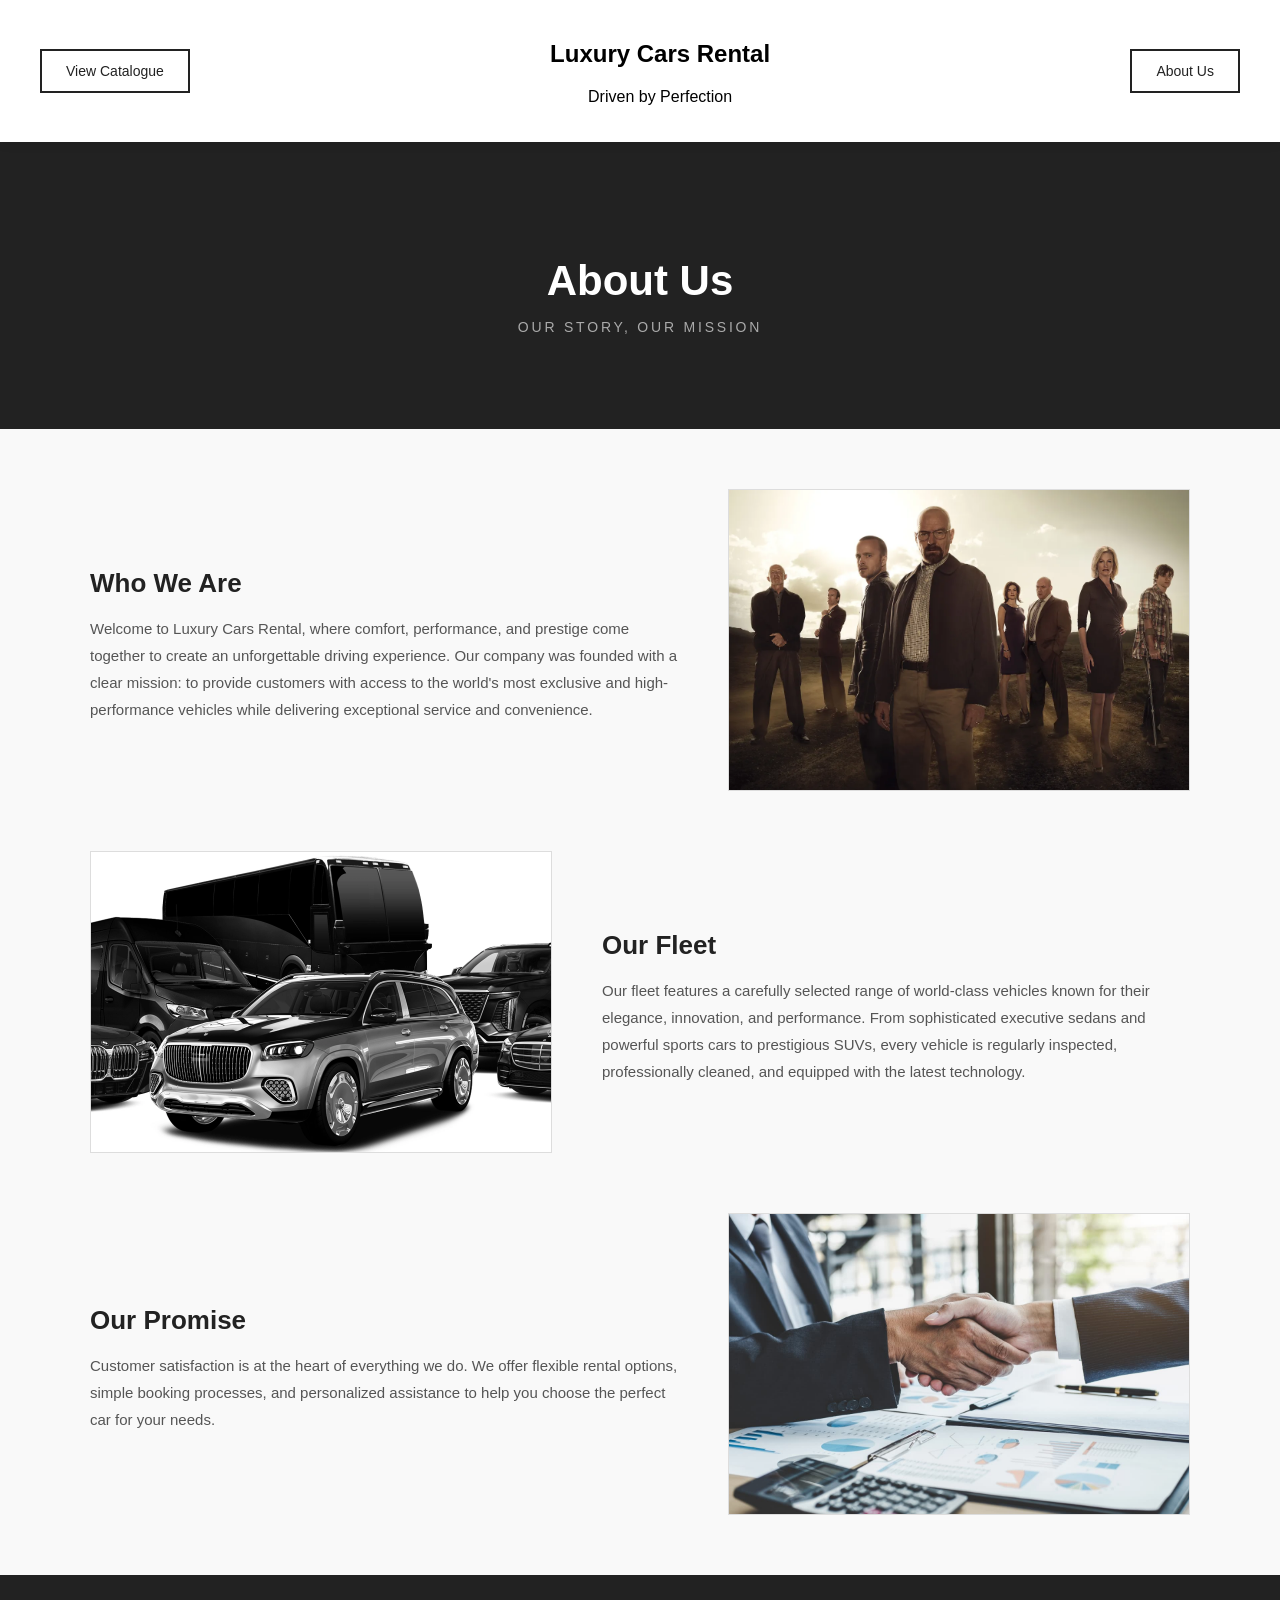
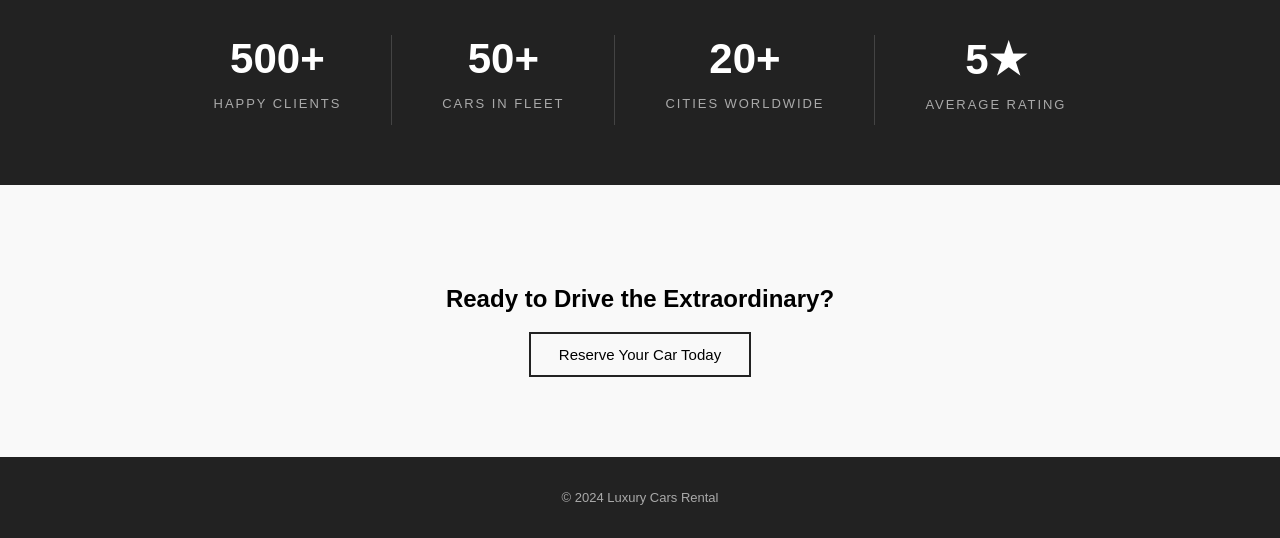
==== about.html @ 811796a9 "Initial commit" ====
<!DOCTYPE html>
<html lang="en">
<head>
    <meta charset="UTF-8">
    <meta name="viewport" content="width=device-width, initial-scale=1.0">
    <title>About Us — Luxury Cars Rental</title>
    <link rel="stylesheet" href="styles-landing.css">
    <link rel="stylesheet" href="styles-about.css">
    <link rel="stylesheet" href="styles-modal.css">
</head>
<body>
    <nav>
        <a href="catalogue.html">View Catalogue</a>
        <div>
            <h1>Luxury Cars Rental</h1>
            <p>Driven by Perfection</p>
        </div>
        <a href="about.html">About Us</a>
    </nav>
    <section class="about-hero">
        <h2>About Us</h2>
        <p>Our story, our mission</p>
    </section>
    <section class="about-content">
        <div class="about-block">
            <div class="about-text">
                <h3>Who We Are</h3>
                <p>Welcome to Luxury Cars Rental, where comfort, performance, and prestige come together to create an unforgettable driving experience. Our company was founded with a clear mission: to provide customers with access to the world's most exclusive and high-performance vehicles while delivering exceptional service and convenience.</p>
            </div>
            <img src="/content/crew.webp" alt="Who We Are">
        </div>
        <div class="about-block reverse">
            <div class="about-text">
                <h3>Our Fleet</h3>
                <p>Our fleet features a carefully selected range of world-class vehicles known for their elegance, innovation, and performance. From sophisticated executive sedans and powerful sports cars to prestigious SUVs, every vehicle is regularly inspected, professionally cleaned, and equipped with the latest technology.</p>
            </div>
            <img src="/content/fleet.webp" alt="Our Fleet">
        </div>
        <div class="about-block">
            <div class="about-text">
                <h3>Our Promise</h3>
                <p>Customer satisfaction is at the heart of everything we do. We offer flexible rental options, simple booking processes, and personalized assistance to help you choose the perfect car for your needs.</p>
            </div>
            <img src="/content/partners.jpeg" alt="Our Promise">
        </div>
    </section>
    <section class="about-stats">
        <div class="stat">
            <span>500+</span>
            <p>Happy Clients</p>
        </div>
        <div class="stat">
            <span>50+</span>
            <p>Cars in Fleet</p>
        </div>
        <div class="stat">
            <span>20+</span>
            <p>Cities Worldwide</p>
        </div>
        <div class="stat">
            <span>5★</span>
            <p>Average Rating</p>
        </div>
    </section>
    <section class="cta">
        <h2>Ready to Drive the Extraordinary?</h2>
        <button onclick="openModal()">Reserve Your Car Today</button>
    </section>
    <div class="modal-overlay" id="reserveModal">
        <div class="modal">
            <button class="modal-close" onclick="closeModal()">&#x2715;</button>
            <h3>Reserve Your Car</h3>
            <form id="reserveForm">
                <input type="text" placeholder="Your Name" required>
                <input type="tel" placeholder="Phone Number" required>
                <input type="email" placeholder="Email Address" required>
                <input type="date" required>
                <input type="date" required>
                <div class="modal-buttons">
                    <button type="button" class="btn-cancel" onclick="closeModal()">Cancel</button>
                    <button type="submit" class="btn-confirm">Confirm Reservation</button>
                </div>
            </form>
        </div>
    </div>
    <footer>
        <p>&copy; 2024 Luxury Cars Rental</p>
    </footer>
    <script src="modal.js"></script>
</body>
</html>
---- styles-landing.css ----
body {
    font-family: Arial, sans-serif;
    margin: 0;
    padding: 0;
    background-color: #f9f9f9;
}

nav {
    display: flex;
    justify-content: space-between;
    align-items: center;
    text-align: center;
    padding: 20px 40px;
    background-color: white;
    box-shadow: 0 2px 10px rgba(0,0,0,0.08);
    position: sticky;
    top: 0;
    z-index: 100;
}

nav a {
    padding: 12px 24px;
    background: transparent;
    border: 2px solid #222;
    cursor: pointer;
    font-size: 14px;
    text-decoration: none;
    color: #222;
    transition: background-color 0.3s, color 0.3s;
}

nav a:hover {
    background-color: #222;
    color: white;
}

.hero {
    background-color: #222;
    background-size: cover;
    background-position: center;
    color: white;
    text-align: center;
    padding: 100px 20px;
    position: relative;
}

.hero::before {
    content: '';
    position: absolute;
    inset: 0;
    background: rgba(0, 0, 0, 0.5);
}

.hero h2,
.hero p,
.hero button {
    position: relative;
    z-index: 1;
}

.hero button {
    color: white;
    border-color: white;
    transition: background-color 0.3s, color 0.3s;
}

.hero button:hover {
    background-color: white;
    color: #222 !important;
}

.services {
    display: flex;
    gap: 20px;
    padding: 60px 40px;
    justify-content: center;
    flex-wrap: wrap;
}

.card {
    border: 1px solid #ddd;
    padding: 0;
    width: 200px;
    overflow: hidden;
    transition: transform 0.3s, box-shadow 0.3s;
    background: white;
}

.card:hover {
    transform: translateY(-6px);
    box-shadow: 0 10px 30px rgba(0,0,0,0.12);
}

.card img {
    width: 200px;
    height: 140px;
    object-fit: cover;
    display: block;
    transition: transform 0.4s;
}

.card:hover img {
    transform: scale(1.05);
}

.card h3 {
    font-size: 15px;
    padding: 14px 14px 6px;
}

.card p {
    font-size: 12px;
    color: #666;
    padding: 0 14px 14px;
    line-height: 1.5;
}

.testimonial {
    background-color: #222;
    color: white;
    text-align: center;
    padding: 80px 20px;
}

.testimonial p:first-child {
    font-size: 20px;
    font-style: italic;
    max-width: 600px;
    margin: 0 auto 16px;
    line-height: 1.6;
}

.cta {
    text-align: center;
    padding: 80px 20px;
}

.cta button {
    transition: background-color 0.3s, color 0.3s;
}

.cta button:hover {
    background-color: #222;
    color: white;
}

button {
    padding: 12px 28px;
    background: transparent;
    border: 2px solid #222;
    cursor: pointer;
    font-size: 15px;
}

footer {
    text-align: center;
    padding: 20px;
    background-color: #222;
    color: #aaa;
    font-size: 13px;
}

@media (max-width: 600px) {
    nav {
        flex-direction: column;
        gap: 16px;
        padding: 20px;
    }

    nav a {
        width: 100%;
        text-align: center;
        display: block;
    }

    .hero {
        padding: 60px 20px;
    }

    .hero h2 {
        font-size: 22px;
    }

    .services {
        flex-direction: column;
        align-items: center;
        padding: 40px 20px;
    }

    .card {
        width: 100%;
        max-width: 340px;
    }

    .card img {
        width: 100%;
        height: 180px;
    }

    .testimonial {
        padding: 50px 20px;
    }

    .testimonial p:first-child {
        font-size: 16px;
    }

    .cta {
        padding: 50px 20px;
    }

    .cta h2 {
        font-size: 20px;
    }
}
---- styles-about.css ----
.about-hero {
    background-color: #222;
    color: white;
    text-align: center;
    padding: 80px 20px;
}

.about-hero h2 {
    font-size: 42px;
    margin-bottom: 10px;
}

.about-hero p {
    font-size: 14px;
    color: #aaa;
    letter-spacing: 0.2em;
    text-transform: uppercase;
}

.about-content {
    padding: 60px 40px;
    max-width: 1100px;
    margin: 0 auto;
    display: flex;
    flex-direction: column;
    gap: 60px;
}

.about-block {
    display: flex;
    align-items: center;
    gap: 50px;
}

.about-block.reverse {
    flex-direction: row-reverse;
}

.about-block img {
    width: 460px;
    height: 300px;
    object-fit: cover;
    flex-shrink: 0;
    border: 1px solid #ddd;
    transition: transform 0.4s, box-shadow 0.4s;
}

.about-block img:hover {
    transform: scale(1.02);
    box-shadow: 0 10px 30px rgba(0,0,0,0.1);
}

.about-text h3 {
    font-size: 26px;
    margin-bottom: 16px;
    color: #222;
}

.about-text p {
    font-size: 15px;
    color: #555;
    line-height: 1.8;
}

.about-stats {
    background-color: #222;
    color: white;
    display: flex;
    justify-content: center;
    gap: 0;
    padding: 60px 40px;
}

.stat {
    text-align: center;
    padding: 0 50px;
    border-right: 1px solid #444;
}

.stat:last-child {
    border-right: none;
}

.stat span {
    display: block;
    font-size: 42px;
    font-weight: bold;
    margin-bottom: 8px;
}

.stat p {
    font-size: 13px;
    color: #aaa;
    letter-spacing: 0.15em;
    text-transform: uppercase;
}

@media (max-width: 600px) {
    .about-content {
        padding: 40px 20px;
        gap: 40px;
    }

    .about-block,
    .about-block.reverse {
        flex-direction: column;
    }

    .about-block img {
        width: 100%;
        height: 220px;
    }

    .about-text h3 {
        font-size: 22px;
    }

    .about-stats {
        flex-wrap: wrap;
        gap: 30px;
        padding: 40px 20px;
    }

    .stat {
        border-right: none;
        padding: 0 20px;
        width: 45%;
    }

    .stat span {
        font-size: 32px;
    }

    .about-hero h2 {
        font-size: 28px;
    }
}
---- styles-modal.css ----
.modal-overlay {
    display: none;
    position: fixed;
    inset: 0;
    background: rgba(0, 0, 0, 0.6);
    z-index: 999;
    justify-content: center;
    align-items: center;
}
.modal-overlay.active {
    display: flex;
}
.modal {
    background: white;
    padding: 40px;
    width: 100%;
    max-width: 460px;
    position: relative;
    animation: modalIn 0.3s ease;
}
@keyframes modalIn {
    from { opacity: 0; transform: translateY(-20px); }
    to { opacity: 1; transform: translateY(0); }
}
.modal h3 {
    font-size: 22px;
    margin-bottom: 24px;
    color: #222;
}
.modal input {
    width: 100%;
    padding: 12px 14px;
    border: 1px solid #ddd;
    font-size: 14px;
    font-family: Arial, sans-serif;
    margin-bottom: 16px;
    outline: none;
    transition: border-color 0.3s;
    box-sizing: border-box;
}
.modal input:focus {
    border-color: #222;
}
.modal-buttons {
    display: flex;
    gap: 12px;
    margin-top: 8px;
}
.modal-buttons button {
    flex: 1;
    padding: 13px;
    font-size: 14px;
    cursor: pointer;
    border: 2px solid #222;
    background: transparent;
    transition: background-color 0.3s, color 0.3s;
}
.modal-buttons .btn-confirm {
    background-color: #222;
    color: white;
}
.modal-buttons .btn-confirm:hover {
    background-color: #444;
}
.modal-buttons .btn-cancel:hover {
    background-color: #222;
    color: white;
}
.modal-close {
    position: absolute;
    top: 14px;
    right: 18px;
    font-size: 22px;
    cursor: pointer;
    color: #aaa;
    background: none;
    border: none;
    padding: 0;
    line-height: 1;
    transition: color 0.2s;
}
.modal-close:hover {
    color: #222;
}
@media (max-width: 600px) {
    .modal {
        margin: 0 20px;
        padding: 30px 20px;
    }
}
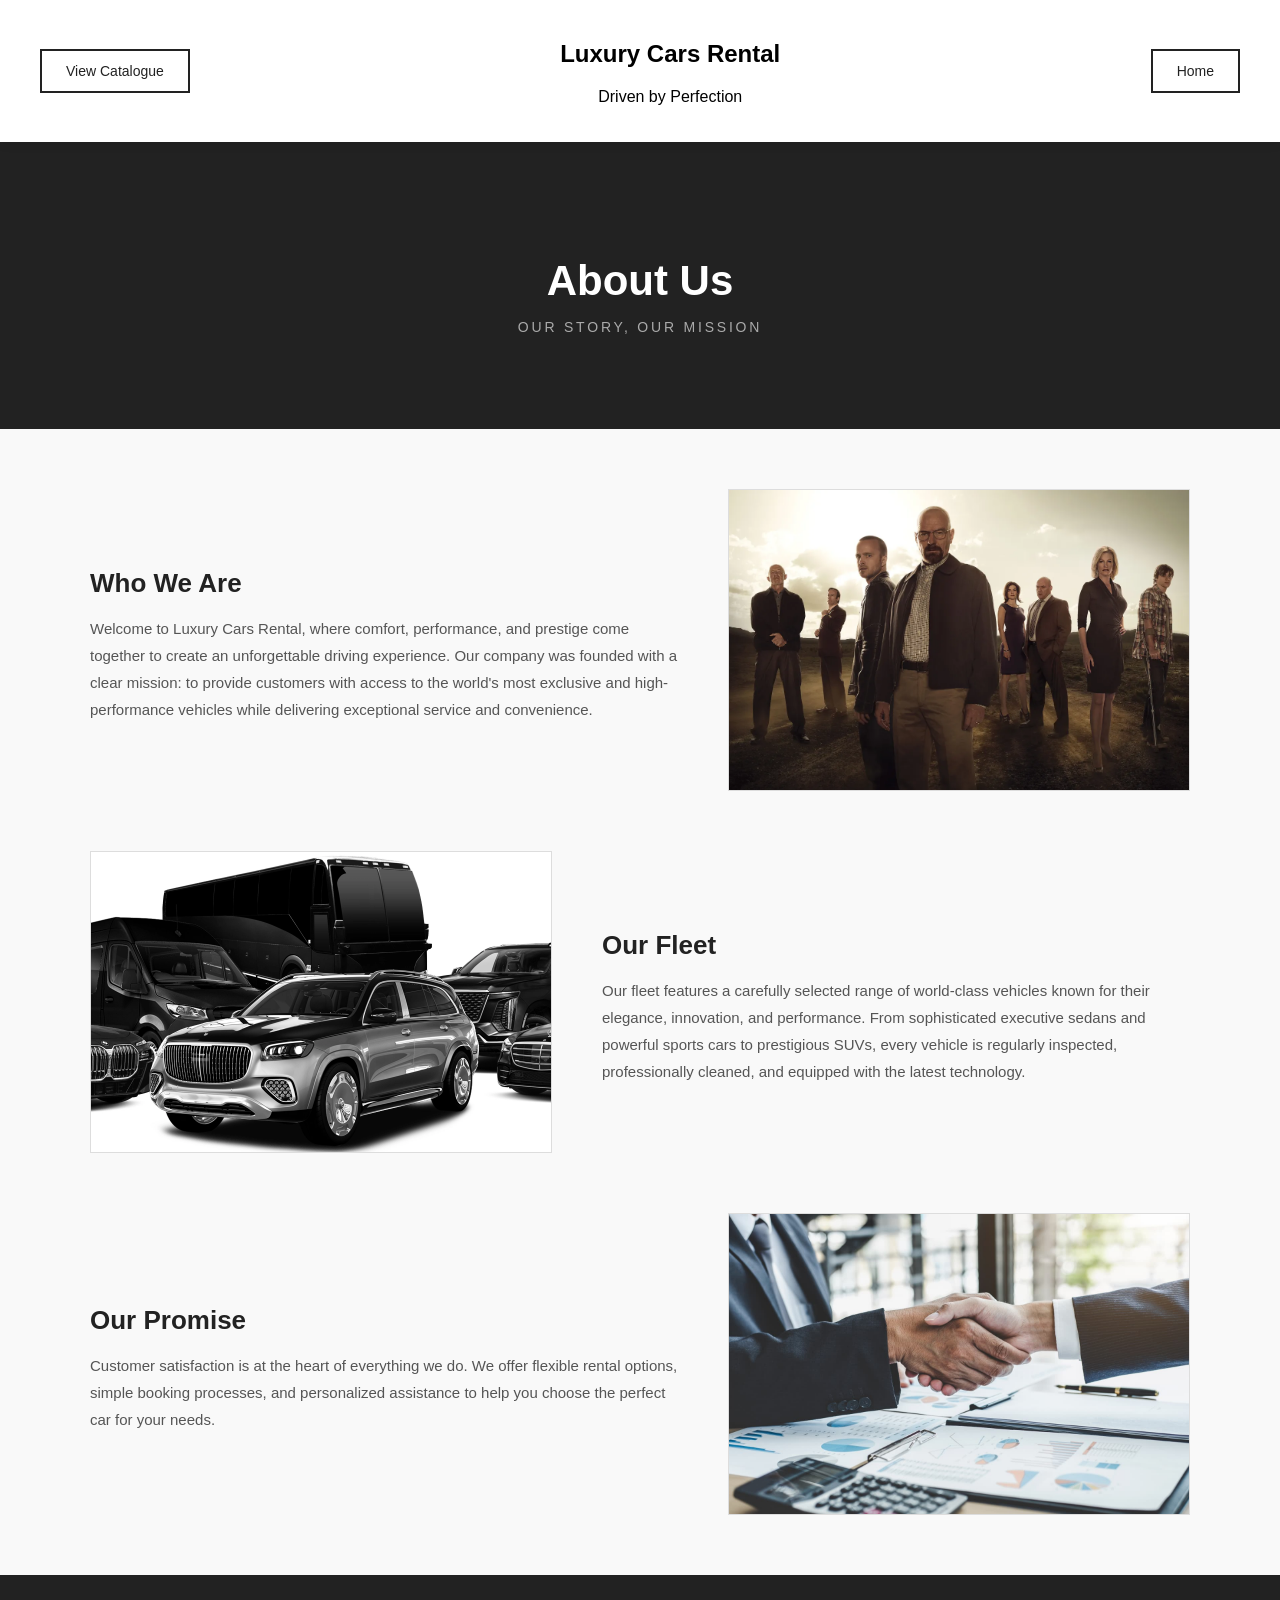
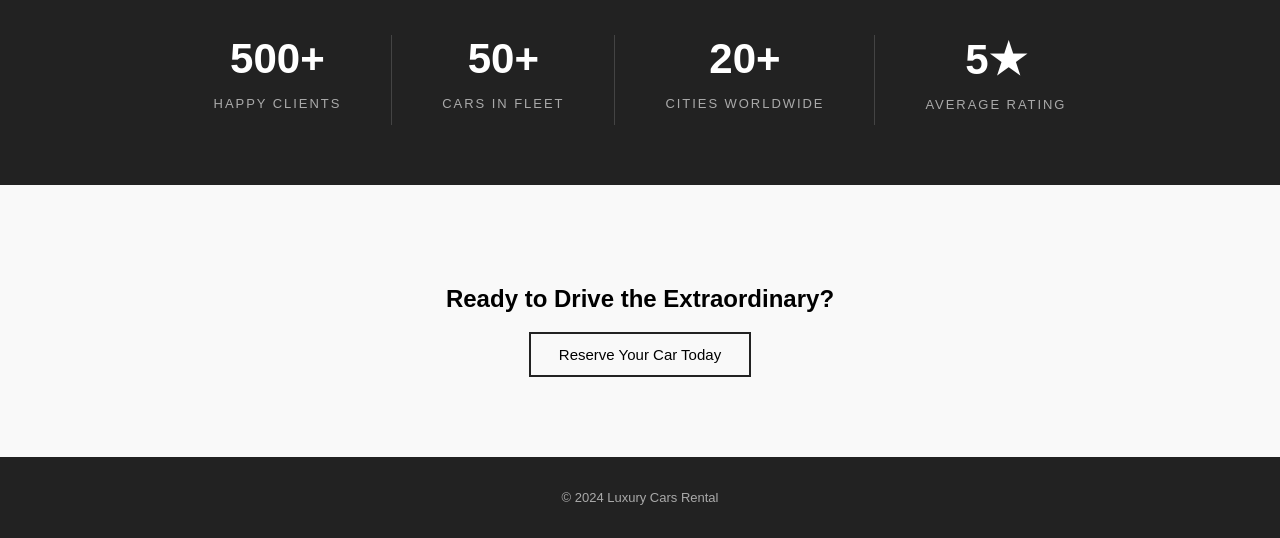
==== commit d725d840: "Second commit" ====
--- a/about.html
+++ b/about.html
@@ -15,7 +15,7 @@
             <h1>Luxury Cars Rental</h1>
             <p>Driven by Perfection</p>
         </div>
-        <a href="about.html">About Us</a>
+        <a href="index.html">Home</a>
     </nav>
     <section class="about-hero">
         <h2>About Us</h2>
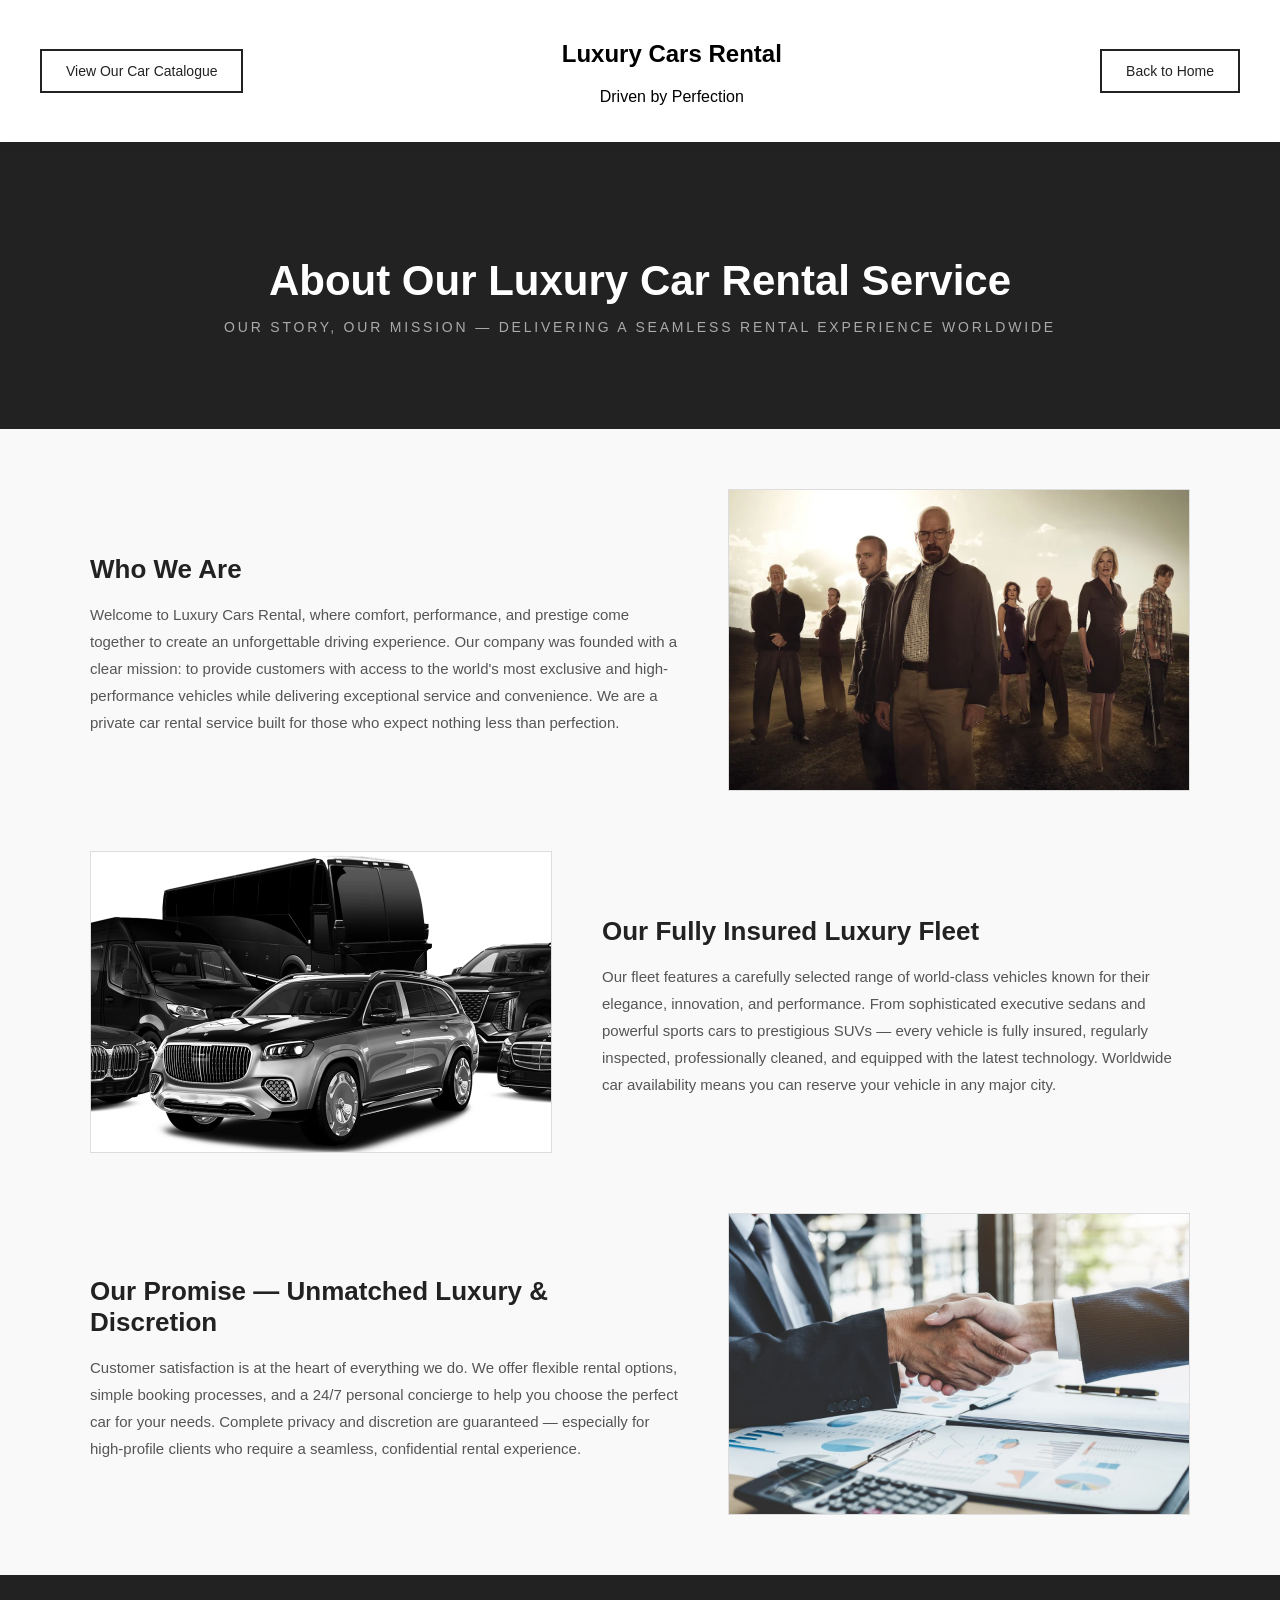
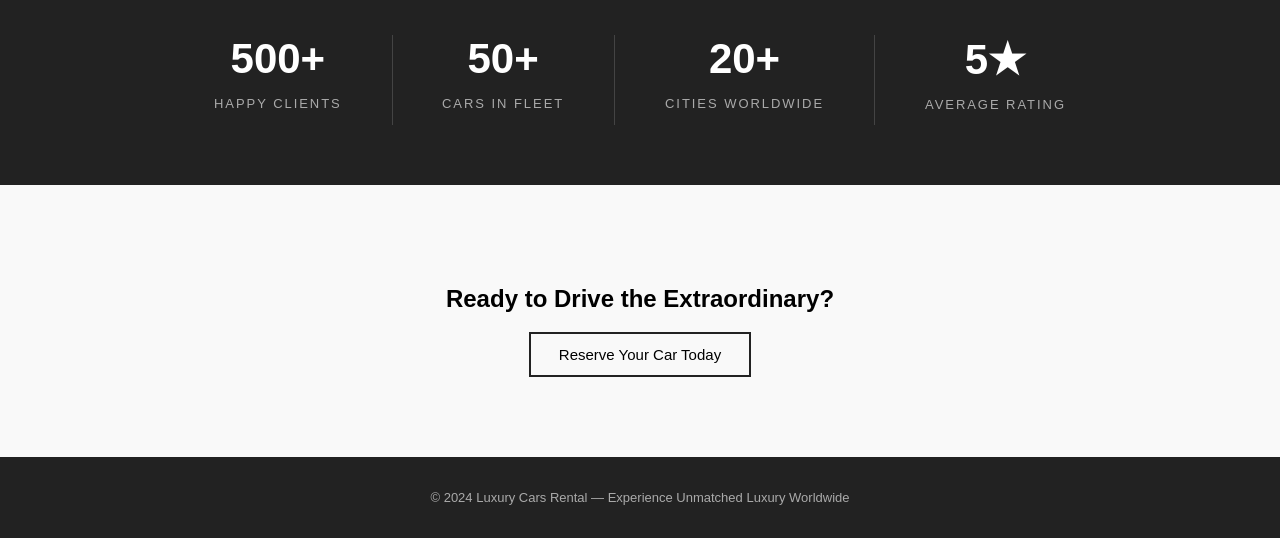
==== commit 4be1cdba: "Fifth commit (SEO update + styles folder)" ====
--- a/about.html
+++ b/about.html
@@ -3,79 +3,97 @@
 <head>
     <meta charset="UTF-8">
     <meta name="viewport" content="width=device-width, initial-scale=1.0">
-    <title>About Us — Luxury Cars Rental</title>
-    <link rel="stylesheet" href="styles-landing.css">
-    <link rel="stylesheet" href="styles-about.css">
-    <link rel="stylesheet" href="styles-modal.css">
+    <title>About Us | Seamless Luxury Car Rental & Private Car Rental Service</title>
+    <meta name="description" content="Experience the ultimate in luxury travel with our worldwide car rental service. Rent a fully insured luxury car for your next trip with complete discretion and a 24/7 personal concierge.">
+    <meta name="keywords" content="seamless luxury car rental, private car rental service, fully insured luxury fleet, experience unmatched luxury, 24/7 personal concierge, worldwide luxury car rentals, reserve your vehicle now, luxury cars for any occasion, seamless rental experience">
+    <link rel="stylesheet" href="./styles/styles-landing.css">
+    <link rel="stylesheet" href="./styles/styles-about.css">
+    <link rel="stylesheet" href="./styles/styles-modal.css">
 </head>
 <body>
-    <nav>
-        <a href="catalogue.html">View Catalogue</a>
-        <div>
-            <h1>Luxury Cars Rental</h1>
-            <p>Driven by Perfection</p>
-        </div>
-        <a href="index.html">Home</a>
-    </nav>
-    <section class="about-hero">
-        <h2>About Us</h2>
-        <p>Our story, our mission</p>
-    </section>
-    <section class="about-content">
-        <div class="about-block">
-            <div class="about-text">
-                <h3>Who We Are</h3>
-                <p>Welcome to Luxury Cars Rental, where comfort, performance, and prestige come together to create an unforgettable driving experience. Our company was founded with a clear mission: to provide customers with access to the world's most exclusive and high-performance vehicles while delivering exceptional service and convenience.</p>
+
+    <header>
+        <nav>
+            <a href="catalogue.html">View Our Car Catalogue</a>
+            <div>
+                <h1>Luxury Cars Rental</h1>
+                <p>Driven by Perfection</p>
             </div>
-            <img src="/content/crew.webp" alt="Who We Are">
-        </div>
-        <div class="about-block reverse">
-            <div class="about-text">
-                <h3>Our Fleet</h3>
-                <p>Our fleet features a carefully selected range of world-class vehicles known for their elegance, innovation, and performance. From sophisticated executive sedans and powerful sports cars to prestigious SUVs, every vehicle is regularly inspected, professionally cleaned, and equipped with the latest technology.</p>
+            <a href="index.html">Back to Home</a>
+        </nav>
+    </header>
+
+    <main>
+
+        <section class="about-hero">
+            <h2>About Our Luxury Car Rental Service</h2>
+            <p>Our story, our mission — delivering a seamless rental experience worldwide</p>
+        </section>
+
+        <section class="about-content" aria-label="About Luxury Cars Rental">
+
+            <article class="about-block">
+                <div class="about-text">
+                    <h3>Who We Are</h3>
+                    <p>Welcome to Luxury Cars Rental, where comfort, performance, and prestige come together to create an unforgettable driving experience. Our company was founded with a clear mission: to provide customers with access to the world's most exclusive and high-performance vehicles while delivering exceptional service and convenience. We are a private car rental service built for those who expect nothing less than perfection.</p>
+                </div>
+                <img src="./content/crew.webp" alt="Luxury Cars Rental team — professionals dedicated to seamless service">
+            </article>
+
+            <article class="about-block reverse">
+                <div class="about-text">
+                    <h3>Our Fully Insured Luxury Fleet</h3>
+                    <p>Our fleet features a carefully selected range of world-class vehicles known for their elegance, innovation, and performance. From sophisticated executive sedans and powerful sports cars to prestigious SUVs — every vehicle is fully insured, regularly inspected, professionally cleaned, and equipped with the latest technology. Worldwide car availability means you can reserve your vehicle in any major city.</p>
+                </div>
+                <img src="./content/fleet.webp" alt="Our fully insured luxury fleet of premium rental cars including Rolls-Royce, Bentley and Ferrari">
+            </article>
+
+            <article class="about-block">
+                <div class="about-text">
+                    <h3>Our Promise — Unmatched Luxury &amp; Discretion</h3>
+                    <p>Customer satisfaction is at the heart of everything we do. We offer flexible rental options, simple booking processes, and a 24/7 personal concierge to help you choose the perfect car for your needs. Complete privacy and discretion are guaranteed — especially for high-profile clients who require a seamless, confidential rental experience.</p>
+                </div>
+                <img src="./content/partners.jpeg" alt="Our partners and commitment to unmatched luxury and complete client discretion">
+            </article>
+
+        </section>
+
+        <section class="about-stats" aria-label="Luxury Cars Rental by the numbers">
+            <div class="stat">
+                <span>500+</span>
+                <p>Happy Clients</p>
             </div>
-            <img src="/content/fleet.webp" alt="Our Fleet">
-        </div>
-        <div class="about-block">
-            <div class="about-text">
-                <h3>Our Promise</h3>
-                <p>Customer satisfaction is at the heart of everything we do. We offer flexible rental options, simple booking processes, and personalized assistance to help you choose the perfect car for your needs.</p>
+            <div class="stat">
+                <span>50+</span>
+                <p>Cars in Fleet</p>
             </div>
-            <img src="/content/partners.jpeg" alt="Our Promise">
-        </div>
-    </section>
-    <section class="about-stats">
-        <div class="stat">
-            <span>500+</span>
-            <p>Happy Clients</p>
-        </div>
-        <div class="stat">
-            <span>50+</span>
-            <p>Cars in Fleet</p>
-        </div>
-        <div class="stat">
-            <span>20+</span>
-            <p>Cities Worldwide</p>
-        </div>
-        <div class="stat">
-            <span>5★</span>
-            <p>Average Rating</p>
-        </div>
-    </section>
-    <section class="cta">
-        <h2>Ready to Drive the Extraordinary?</h2>
-        <button onclick="openModal()">Reserve Your Car Today</button>
-    </section>
-    <div class="modal-overlay" id="reserveModal">
+            <div class="stat">
+                <span>20+</span>
+                <p>Cities Worldwide</p>
+            </div>
+            <div class="stat">
+                <span>5★</span>
+                <p>Average Rating</p>
+            </div>
+        </section>
+
+        <section class="cta" aria-label="Reserve your luxury car">
+            <h2>Ready to Drive the Extraordinary?</h2>
+            <button onclick="openModal()">Reserve Your Car Today</button>
+        </section>
+
+    </main>
+
+    <div class="modal-overlay" id="reserveModal" role="dialog" aria-modal="true" aria-label="Reserve your luxury car">
         <div class="modal">
-            <button class="modal-close" onclick="closeModal()">&#x2715;</button>
+            <button class="modal-close" onclick="closeModal()" aria-label="Close reservation form">&#x2715;</button>
             <h3>Reserve Your Car</h3>
             <form id="reserveForm">
-                <input type="text" placeholder="Your Name" required>
-                <input type="tel" placeholder="Phone Number" required>
-                <input type="email" placeholder="Email Address" required>
-                <input type="date" required>
-                <input type="date" required>
+                <input type="text" placeholder="Your Name" aria-label="Your full name" required>
+                <input type="tel" placeholder="Phone Number" aria-label="Your phone number" required>
+                <input type="email" placeholder="Email Address" aria-label="Your email address" required>
+                <input type="date" aria-label="Rental start date" required>
+                <input type="date" aria-label="Rental end date" required>
                 <div class="modal-buttons">
                     <button type="button" class="btn-cancel" onclick="closeModal()">Cancel</button>
                     <button type="submit" class="btn-confirm">Confirm Reservation</button>
@@ -83,9 +101,11 @@
             </form>
         </div>
     </div>
+
     <footer>
-        <p>&copy; 2024 Luxury Cars Rental</p>
+        <p>&copy; 2024 Luxury Cars Rental — Experience Unmatched Luxury Worldwide</p>
     </footer>
+
     <script src="modal.js"></script>
 </body>
 </html>
--- a/styles/styles-landing.css
+++ b/styles/styles-landing.css
@@ -0,0 +1,299 @@
+body {
+    font-family: Arial, sans-serif;
+    margin: 0;
+    padding: 0;
+    background-color: #f9f9f9;
+}
+
+nav {
+    display: flex;
+    justify-content: space-between;
+    align-items: center;
+    text-align: center;
+    padding: 20px 40px;
+    background-color: white;
+    box-shadow: 0 2px 10px rgba(0,0,0,0.08);
+    position: sticky;
+    top: 0;
+    z-index: 100;
+    animation: navSlideDown 0.6s ease forwards;
+}
+
+@keyframes navSlideDown {
+    from {
+        opacity: 0;
+        transform: translateY(-20px);
+    }
+    to {
+        opacity: 1;
+        transform: translateY(0);
+    }
+}
+
+nav a {
+    padding: 12px 24px;
+    background: transparent;
+    border: 2px solid #222;
+    cursor: pointer;
+    font-size: 14px;
+    text-decoration: none;
+    color: #222;
+    transition: background-color 0.3s, color 0.3s;
+}
+
+nav a:hover {
+    background-color: #222;
+    color: white;
+}
+
+.hero {
+    background-color: #222;
+    background-size: cover;
+    background-position: center;
+    color: white;
+    text-align: center;
+    padding: 100px 20px;
+    position: relative;
+    overflow: hidden;
+}
+
+.hero::before {
+    content: '';
+    position: absolute;
+    inset: 0;
+    background: rgba(0, 0, 0, 0.5);
+}
+
+.hero h2,
+.hero p,
+.hero button {
+    position: relative;
+    z-index: 1;
+}
+
+.hero h2 {
+    animation: heroFadeUp 0.9s ease 0.2s both;
+}
+
+.hero p {
+    animation: heroFadeUp 0.9s ease 0.45s both;
+}
+
+.hero button {
+    color: white;
+    border-color: white;
+    transition: background-color 0.3s, color 0.3s, transform 0.2s;
+    animation: heroFadeUp 0.9s ease 0.65s both;
+}
+
+.hero button:hover {
+    background-color: white;
+    color: #222 !important;
+    transform: scale(1.04);
+}
+
+@keyframes heroFadeUp {
+    from {
+        opacity: 0;
+        transform: translateY(30px);
+    }
+    to {
+        opacity: 1;
+        transform: translateY(0);
+    }
+}
+
+.services {
+    display: flex;
+    gap: 20px;
+    padding: 60px 40px;
+    justify-content: center;
+    flex-wrap: wrap;
+}
+
+.card {
+    border: 1px solid #ddd;
+    padding: 0;
+    width: 200px;
+    overflow: hidden;
+    transition: transform 0.3s, box-shadow 0.3s;
+    background: white;
+    animation: cardFadeIn 0.7s ease both;
+}
+
+.card:nth-child(1) { animation-delay: 0.1s; }
+.card:nth-child(2) { animation-delay: 0.2s; }
+.card:nth-child(3) { animation-delay: 0.3s; }
+.card:nth-child(4) { animation-delay: 0.4s; }
+.card:nth-child(5) { animation-delay: 0.5s; }
+
+@keyframes cardFadeIn {
+    from {
+        opacity: 0;
+        transform: translateY(24px);
+    }
+    to {
+        opacity: 1;
+        transform: translateY(0);
+    }
+}
+
+.card:hover {
+    transform: translateY(-6px);
+    box-shadow: 0 10px 30px rgba(0,0,0,0.12);
+}
+
+.card img {
+    width: 200px;
+    height: 140px;
+    object-fit: cover;
+    display: block;
+    transition: transform 0.4s;
+}
+
+.card:hover img {
+    transform: scale(1.05);
+}
+
+.card h3 {
+    font-size: 15px;
+    padding: 14px 14px 6px;
+}
+
+.card p {
+    font-size: 12px;
+    color: #666;
+    padding: 0 14px 14px;
+    line-height: 1.5;
+}
+
+.testimonial {
+    background-color: #222;
+    color: white;
+    text-align: center;
+    padding: 80px 20px;
+    overflow: hidden;
+}
+
+.testimonial p:first-child {
+    font-size: 20px;
+    font-style: italic;
+    max-width: 600px;
+    margin: 0 auto 16px;
+    line-height: 1.6;
+    animation: testimonialReveal 1s ease 0.2s both;
+}
+
+.testimonial p:last-child {
+    animation: testimonialReveal 1s ease 0.5s both;
+}
+
+@keyframes testimonialReveal {
+    from {
+        opacity: 0;
+        letter-spacing: 0.1em;
+        transform: translateY(16px);
+    }
+    to {
+        opacity: 1;
+        letter-spacing: normal;
+        transform: translateY(0);
+    }
+}
+
+.cta {
+    text-align: center;
+    padding: 80px 20px;
+}
+
+.cta h2 {
+    animation: ctaFadeIn 0.8s ease both;
+}
+
+.cta button {
+    transition: background-color 0.3s, color 0.3s, transform 0.2s;
+    animation: ctaFadeIn 0.8s ease 0.2s both;
+}
+
+.cta button:hover {
+    background-color: #222;
+    color: white;
+    transform: scale(1.04);
+}
+
+@keyframes ctaFadeIn {
+    from {
+        opacity: 0;
+        transform: translateY(20px);
+    }
+    to {
+        opacity: 1;
+        transform: translateY(0);
+    }
+}
+
+button {
+    padding: 12px 28px;
+    background: transparent;
+    border: 2px solid #222;
+    cursor: pointer;
+    font-size: 15px;
+}
+
+footer {
+    text-align: center;
+    padding: 20px;
+    background-color: #222;
+    color: #aaa;
+    font-size: 13px;
+    animation: footerFade 0.8s ease both;
+}
+
+@keyframes footerFade {
+    from { opacity: 0; }
+    to   { opacity: 1; }
+}
+
+@media (max-width: 600px) {
+    nav {
+        flex-direction: column;
+        gap: 16px;
+        padding: 20px;
+    }
+    nav a {
+        width: 100%;
+        text-align: center;
+        display: block;
+    }
+    .hero {
+        padding: 60px 20px;
+    }
+    .hero h2 {
+        font-size: 22px;
+    }
+    .services {
+        flex-direction: column;
+        align-items: center;
+        padding: 40px 20px;
+    }
+    .card {
+        width: 100%;
+        max-width: 340px;
+    }
+    .card img {
+        width: 100%;
+        height: 180px;
+    }
+    .testimonial {
+        padding: 50px 20px;
+    }
+    .testimonial p:first-child {
+        font-size: 16px;
+    }
+    .cta {
+        padding: 50px 20px;
+    }
+    .cta h2 {
+        font-size: 20px;
+    }
+}
--- a/styles/styles-about.css
+++ b/styles/styles-about.css
@@ -0,0 +1,189 @@
+.about-hero {
+    background-color: #222;
+    color: white;
+    text-align: center;
+    padding: 80px 20px;
+    overflow: hidden;
+}
+
+.about-hero h2 {
+    font-size: 42px;
+    margin-bottom: 10px;
+    animation: heroFadeUp 0.9s ease 0.1s both;
+}
+
+.about-hero p {
+    font-size: 14px;
+    color: #aaa;
+    letter-spacing: 0.2em;
+    text-transform: uppercase;
+    animation: heroFadeUp 0.9s ease 0.35s both;
+}
+
+@keyframes heroFadeUp {
+    from {
+        opacity: 0;
+        transform: translateY(28px);
+    }
+    to {
+        opacity: 1;
+        transform: translateY(0);
+    }
+}
+
+.about-content {
+    padding: 60px 40px;
+    max-width: 1100px;
+    margin: 0 auto;
+    display: flex;
+    flex-direction: column;
+    gap: 60px;
+}
+
+.about-block {
+    display: flex;
+    align-items: center;
+    gap: 50px;
+    animation: blockFadeIn 0.8s ease both;
+}
+
+.about-block:nth-child(1) { animation-delay: 0.1s; }
+.about-block:nth-child(2) { animation-delay: 0.25s; }
+.about-block:nth-child(3) { animation-delay: 0.4s; }
+
+@keyframes blockFadeIn {
+    from {
+        opacity: 0;
+        transform: translateY(32px);
+    }
+    to {
+        opacity: 1;
+        transform: translateY(0);
+    }
+}
+
+.about-block.reverse {
+    flex-direction: row-reverse;
+}
+
+.about-block img {
+    width: 460px;
+    height: 300px;
+    object-fit: cover;
+    flex-shrink: 0;
+    border: 1px solid #ddd;
+    transition: transform 0.4s, box-shadow 0.4s;
+}
+
+.about-block img:hover {
+    transform: scale(1.02);
+    box-shadow: 0 10px 30px rgba(0,0,0,0.1);
+}
+
+.about-text h3 {
+    font-size: 26px;
+    margin-bottom: 16px;
+    color: #222;
+}
+
+.about-text p {
+    font-size: 15px;
+    color: #555;
+    line-height: 1.8;
+}
+
+.about-stats {
+    background-color: #222;
+    color: white;
+    display: flex;
+    justify-content: center;
+    gap: 0;
+    padding: 60px 40px;
+}
+
+.stat {
+    text-align: center;
+    padding: 0 50px;
+    border-right: 1px solid #444;
+    animation: statPop 0.7s ease both;
+}
+
+.stat:nth-child(1) { animation-delay: 0.1s; }
+.stat:nth-child(2) { animation-delay: 0.25s; }
+.stat:nth-child(3) { animation-delay: 0.4s; }
+.stat:nth-child(4) { animation-delay: 0.55s; }
+
+@keyframes statPop {
+    from {
+        opacity: 0;
+        transform: scale(0.85) translateY(16px);
+    }
+    to {
+        opacity: 1;
+        transform: scale(1) translateY(0);
+    }
+}
+
+.stat:last-child {
+    border-right: none;
+}
+
+.stat span {
+    display: block;
+    font-size: 42px;
+    font-weight: bold;
+    margin-bottom: 8px;
+    animation: countUp 0.6s ease both;
+}
+
+@keyframes countUp {
+    from {
+        opacity: 0;
+        transform: translateY(10px);
+    }
+    to {
+        opacity: 1;
+        transform: translateY(0);
+    }
+}
+
+.stat p {
+    font-size: 13px;
+    color: #aaa;
+    letter-spacing: 0.15em;
+    text-transform: uppercase;
+}
+
+@media (max-width: 600px) {
+    .about-content {
+        padding: 40px 20px;
+        gap: 40px;
+    }
+    .about-block,
+    .about-block.reverse {
+        flex-direction: column;
+    }
+    .about-block img {
+        width: 100%;
+        height: 220px;
+    }
+    .about-text h3 {
+        font-size: 22px;
+    }
+    .about-stats {
+        flex-wrap: wrap;
+        gap: 30px;
+        padding: 40px 20px;
+    }
+    .stat {
+        border-right: none;
+        padding: 0 20px;
+        width: 45%;
+    }
+    .stat span {
+        font-size: 32px;
+    }
+    .about-hero h2 {
+        font-size: 28px;
+    }
+}
--- a/styles/styles-modal.css
+++ b/styles/styles-modal.css
@@ -0,0 +1,90 @@
+.modal-overlay {
+    display: none;
+    position: fixed;
+    inset: 0;
+    background: rgba(0, 0, 0, 0.6);
+    z-index: 999;
+    justify-content: center;
+    align-items: center;
+}
+.modal-overlay.active {
+    display: flex;
+}
+.modal {
+    background: white;
+    padding: 40px;
+    width: 100%;
+    max-width: 460px;
+    position: relative;
+    animation: modalIn 0.3s ease;
+}
+@keyframes modalIn {
+    from { opacity: 0; transform: translateY(-20px); }
+    to { opacity: 1; transform: translateY(0); }
+}
+.modal h3 {
+    font-size: 22px;
+    margin-bottom: 24px;
+    color: #222;
+}
+.modal input {
+    width: 100%;
+    padding: 12px 14px;
+    border: 1px solid #ddd;
+    font-size: 14px;
+    font-family: Arial, sans-serif;
+    margin-bottom: 16px;
+    outline: none;
+    transition: border-color 0.3s;
+    box-sizing: border-box;
+}
+.modal input:focus {
+    border-color: #222;
+}
+.modal-buttons {
+    display: flex;
+    gap: 12px;
+    margin-top: 8px;
+}
+.modal-buttons button {
+    flex: 1;
+    padding: 13px;
+    font-size: 14px;
+    cursor: pointer;
+    border: 2px solid #222;
+    background: transparent;
+    transition: background-color 0.3s, color 0.3s;
+}
+.modal-buttons .btn-confirm {
+    background-color: #222;
+    color: white;
+}
+.modal-buttons .btn-confirm:hover {
+    background-color: #444;
+}
+.modal-buttons .btn-cancel:hover {
+    background-color: #222;
+    color: white;
+}
+.modal-close {
+    position: absolute;
+    top: 14px;
+    right: 18px;
+    font-size: 22px;
+    cursor: pointer;
+    color: #aaa;
+    background: none;
+    border: none;
+    padding: 0;
+    line-height: 1;
+    transition: color 0.2s;
+}
+.modal-close:hover {
+    color: #222;
+}
+@media (max-width: 600px) {
+    .modal {
+        margin: 0 20px;
+        padding: 30px 20px;
+    }
+}
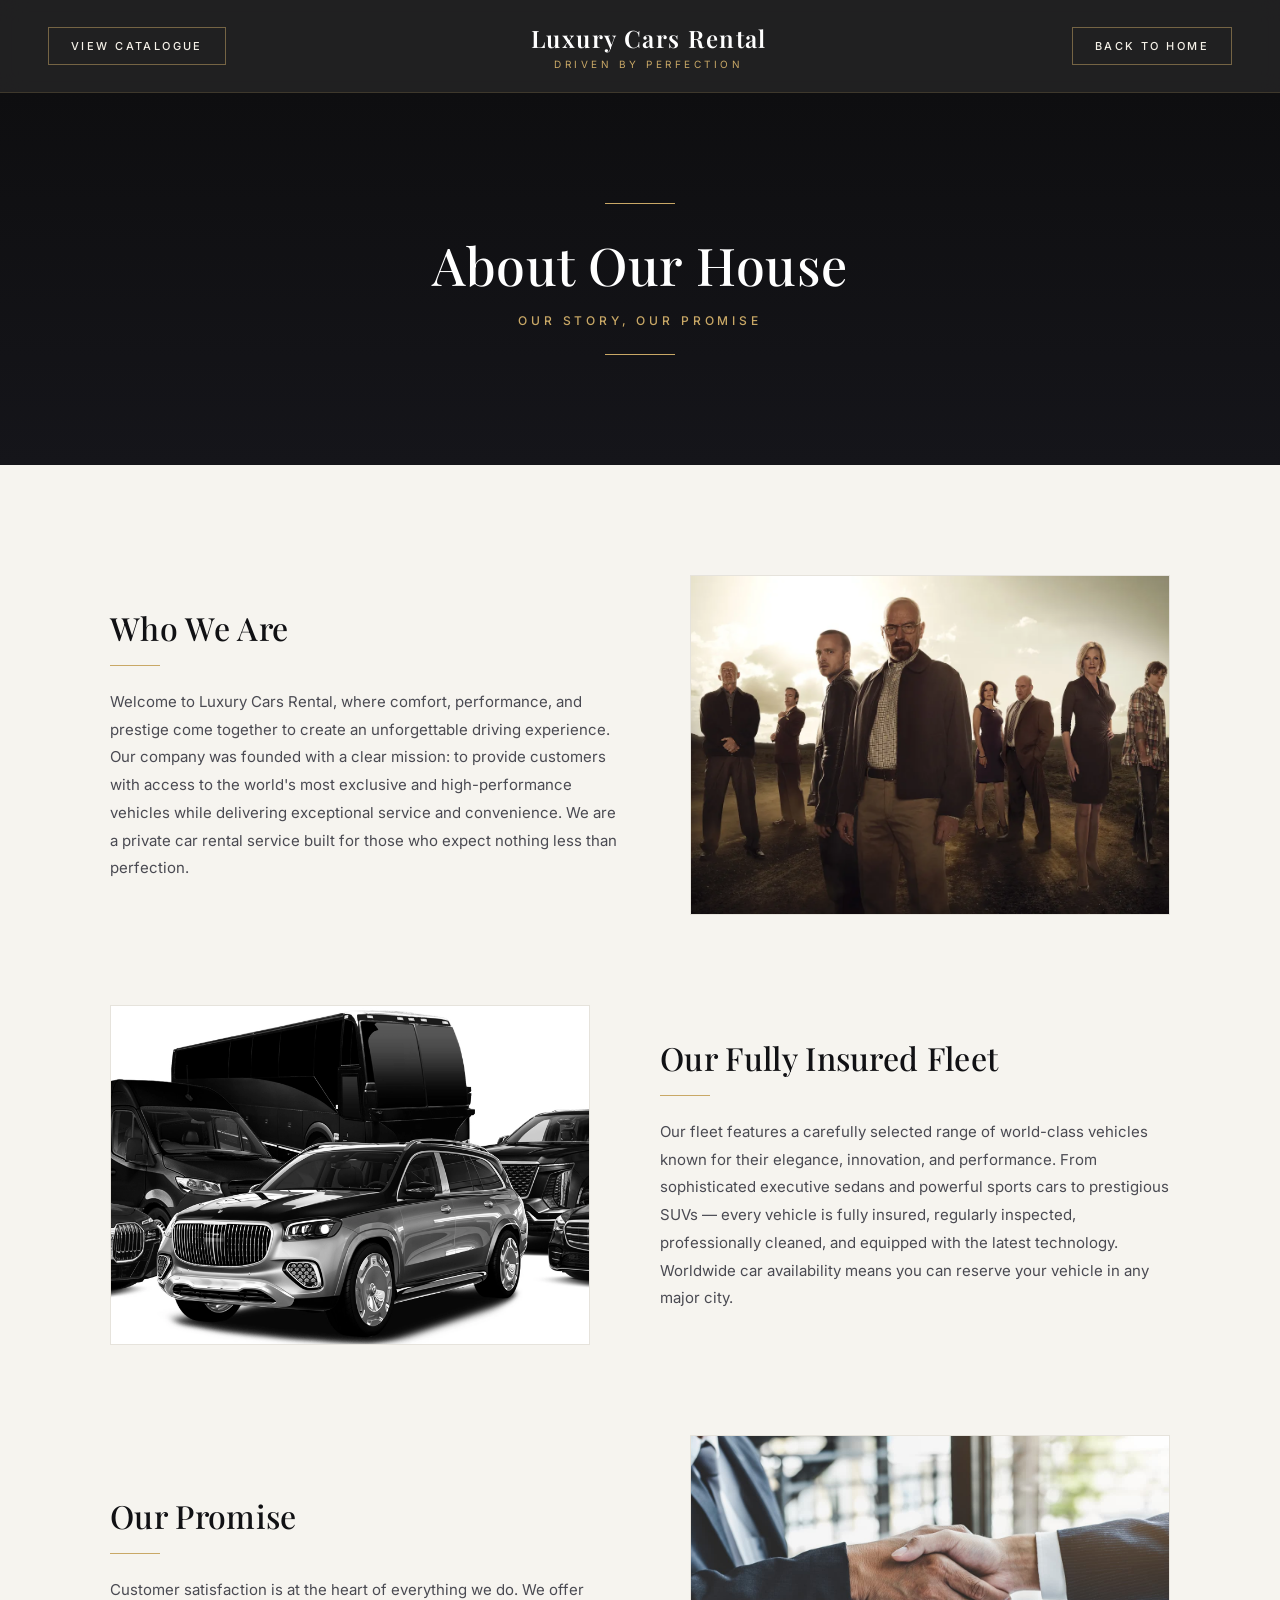
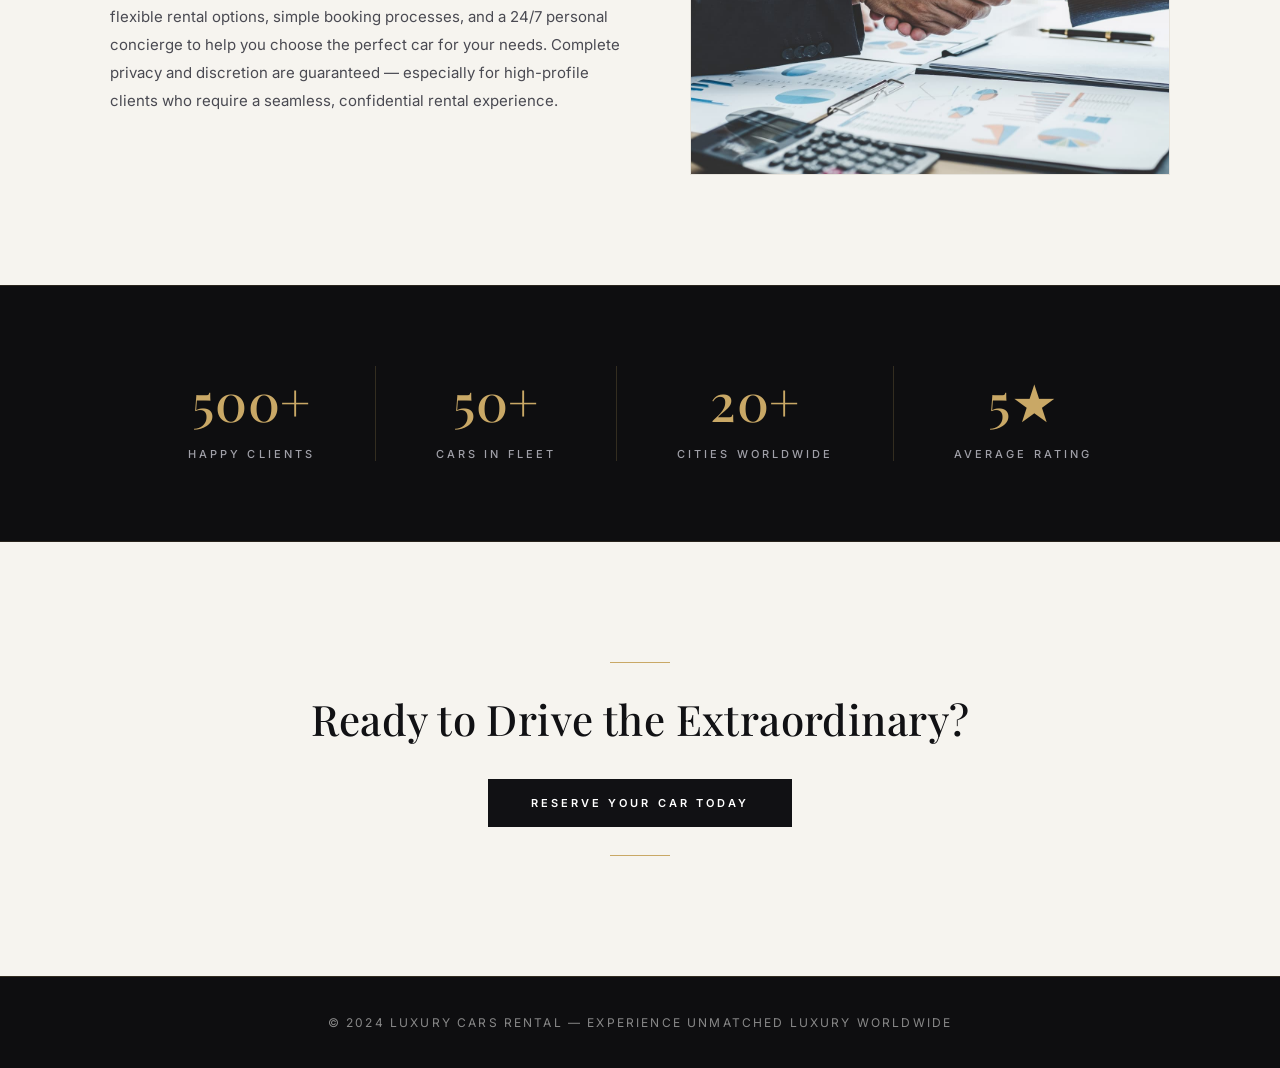
==== commit fcddbb3b: "Sixth commit" ====
--- a/about.html
+++ b/about.html
@@ -14,7 +14,7 @@
 
     <header>
         <nav>
-            <a href="catalogue.html">View Our Car Catalogue</a>
+            <a href="catalogue.html">View Catalogue</a>
             <div>
                 <h1>Luxury Cars Rental</h1>
                 <p>Driven by Perfection</p>
@@ -26,8 +26,8 @@
     <main>
 
         <section class="about-hero">
-            <h2>About Our Luxury Car Rental Service</h2>
-            <p>Our story, our mission — delivering a seamless rental experience worldwide</p>
+            <h2>About Our House</h2>
+            <p>Our story, our promise</p>
         </section>
 
         <section class="about-content" aria-label="About Luxury Cars Rental">
@@ -42,7 +42,7 @@
 
             <article class="about-block reverse">
                 <div class="about-text">
-                    <h3>Our Fully Insured Luxury Fleet</h3>
+                    <h3>Our Fully Insured Fleet</h3>
                     <p>Our fleet features a carefully selected range of world-class vehicles known for their elegance, innovation, and performance. From sophisticated executive sedans and powerful sports cars to prestigious SUVs — every vehicle is fully insured, regularly inspected, professionally cleaned, and equipped with the latest technology. Worldwide car availability means you can reserve your vehicle in any major city.</p>
                 </div>
                 <img src="./content/fleet.webp" alt="Our fully insured luxury fleet of premium rental cars including Rolls-Royce, Bentley and Ferrari">
@@ -50,7 +50,7 @@
 
             <article class="about-block">
                 <div class="about-text">
-                    <h3>Our Promise — Unmatched Luxury &amp; Discretion</h3>
+                    <h3>Our Promise</h3>
                     <p>Customer satisfaction is at the heart of everything we do. We offer flexible rental options, simple booking processes, and a 24/7 personal concierge to help you choose the perfect car for your needs. Complete privacy and discretion are guaranteed — especially for high-profile clients who require a seamless, confidential rental experience.</p>
                 </div>
                 <img src="./content/partners.jpeg" alt="Our partners and commitment to unmatched luxury and complete client discretion">
@@ -96,7 +96,7 @@
                 <input type="date" aria-label="Rental end date" required>
                 <div class="modal-buttons">
                     <button type="button" class="btn-cancel" onclick="closeModal()">Cancel</button>
-                    <button type="submit" class="btn-confirm">Confirm Reservation</button>
+                    <button type="submit" class="btn-confirm">Confirm</button>
                 </div>
             </form>
         </div>
@@ -108,4 +108,4 @@
 
     <script src="modal.js"></script>
 </body>
-</html>+</html>
--- a/styles/styles-landing.css
+++ b/styles/styles-landing.css
@@ -1,58 +1,107 @@
+@import url('https://fonts.googleapis.com/css2?family=Playfair+Display:wght@400;500;600;700&family=Inter:wght@300;400;500;600&display=swap');
+
+:root {
+    --bg: #0e0e10;
+    --bg-soft: #15151a;
+    --surface: #ffffff;
+    --surface-soft: #f6f4ef;
+    --ink: #111114;
+    --ink-soft: #4a4a52;
+    --muted: #8a8a92;
+    --line: #e6e3dc;
+    --gold: #c9a866;
+    --gold-soft: #d8b97c;
+    --serif: 'Playfair Display', Georgia, serif;
+    --sans: 'Inter', system-ui, -apple-system, Arial, sans-serif;
+}
+
+* {
+    box-sizing: border-box;
+}
+
 body {
-    font-family: Arial, sans-serif;
+    font-family: var(--sans);
     margin: 0;
     padding: 0;
-    background-color: #f9f9f9;
+    background-color: var(--surface-soft);
+    color: var(--ink);
+    -webkit-font-smoothing: antialiased;
+}
+
+header {
+    position: sticky;
+    top: 0;
+    z-index: 100;
+    background: rgba(14, 14, 16, 0.92);
+    backdrop-filter: blur(12px);
+    -webkit-backdrop-filter: blur(12px);
+    border-bottom: 1px solid rgba(201, 168, 102, 0.18);
+    animation: navSlideDown 0.7s ease forwards;
 }
 
 nav {
     display: flex;
     justify-content: space-between;
     align-items: center;
-    text-align: center;
-    padding: 20px 40px;
-    background-color: white;
-    box-shadow: 0 2px 10px rgba(0,0,0,0.08);
-    position: sticky;
-    top: 0;
-    z-index: 100;
-    animation: navSlideDown 0.6s ease forwards;
+    padding: 22px 48px;
+    max-width: 1400px;
+    margin: 0 auto;
+}
+
+nav > div {
+    text-align: center;
+}
+
+nav h1 {
+    font-family: var(--serif);
+    font-weight: 600;
+    color: #fff;
+    font-size: 24px;
+    letter-spacing: 0.06em;
+    margin: 0;
+}
+
+nav > div p {
+    color: var(--gold);
+    font-size: 10px;
+    letter-spacing: 0.35em;
+    text-transform: uppercase;
+    margin: 4px 0 0;
+    font-weight: 400;
 }
 
 @keyframes navSlideDown {
-    from {
-        opacity: 0;
-        transform: translateY(-20px);
-    }
-    to {
-        opacity: 1;
-        transform: translateY(0);
-    }
+    from { opacity: 0; transform: translateY(-20px); }
+    to   { opacity: 1; transform: translateY(0); }
 }
 
 nav a {
-    padding: 12px 24px;
+    padding: 11px 22px;
     background: transparent;
-    border: 2px solid #222;
+    border: 1px solid rgba(201, 168, 102, 0.5);
     cursor: pointer;
-    font-size: 14px;
+    font-size: 11px;
+    letter-spacing: 0.22em;
+    text-transform: uppercase;
     text-decoration: none;
-    color: #222;
-    transition: background-color 0.3s, color 0.3s;
+    color: #f5f1e8;
+    transition: all 0.35s ease;
+    font-weight: 500;
 }
 
 nav a:hover {
-    background-color: #222;
-    color: white;
+    background-color: var(--gold);
+    border-color: var(--gold);
+    color: var(--bg);
 }
 
 .hero {
-    background-color: #222;
+    background-color: var(--bg);
     background-size: cover;
     background-position: center;
     color: white;
     text-align: center;
-    padding: 100px 20px;
+    padding: 160px 20px 170px;
     position: relative;
     overflow: hidden;
 }
@@ -61,7 +110,7 @@
     content: '';
     position: absolute;
     inset: 0;
-    background: rgba(0, 0, 0, 0.5);
+    background: linear-gradient(180deg, rgba(0,0,0,0.45) 0%, rgba(0,0,0,0.55) 50%, rgba(14,14,16,0.85) 100%);
 }
 
 .hero h2,
@@ -72,53 +121,92 @@
 }
 
 .hero h2 {
-    animation: heroFadeUp 0.9s ease 0.2s both;
+    font-family: var(--serif);
+    font-size: 56px;
+    font-weight: 500;
+    letter-spacing: 0.01em;
+    margin: 0 0 18px;
+    line-height: 1.15;
+    animation: heroFadeUp 1s ease 0.2s both;
 }
 
 .hero p {
-    animation: heroFadeUp 0.9s ease 0.45s both;
+    font-size: 15px;
+    color: #d6d2c5;
+    letter-spacing: 0.05em;
+    max-width: 540px;
+    margin: 0 auto 38px;
+    line-height: 1.7;
+    animation: heroFadeUp 1s ease 0.45s both;
 }
 
 .hero button {
-    color: white;
-    border-color: white;
-    transition: background-color 0.3s, color 0.3s, transform 0.2s;
-    animation: heroFadeUp 0.9s ease 0.65s both;
+    color: var(--bg);
+    background: var(--gold);
+    border: 1px solid var(--gold);
+    padding: 16px 38px;
+    font-size: 11px;
+    letter-spacing: 0.28em;
+    text-transform: uppercase;
+    font-weight: 600;
+    transition: all 0.35s ease;
+    animation: heroFadeUp 1s ease 0.65s both;
 }
 
 .hero button:hover {
-    background-color: white;
-    color: #222 !important;
-    transform: scale(1.04);
+    background: transparent;
+    color: var(--gold);
+    transform: translateY(-2px);
 }
 
 @keyframes heroFadeUp {
-    from {
-        opacity: 0;
-        transform: translateY(30px);
-    }
-    to {
-        opacity: 1;
-        transform: translateY(0);
-    }
+    from { opacity: 0; transform: translateY(30px); }
+    to   { opacity: 1; transform: translateY(0); }
 }
 
 .services {
-    display: flex;
-    gap: 20px;
-    padding: 60px 40px;
-    justify-content: center;
-    flex-wrap: wrap;
+    padding: 110px 60px;
+    max-width: 1400px;
+    margin: 0 auto;
+}
+
+.services-heading {
+    text-align: center;
+    margin-bottom: 56px;
+}
+
+.services-heading h2 {
+    font-family: var(--serif);
+    font-size: 38px;
+    font-weight: 500;
+    color: var(--ink);
+    margin: 0 0 14px;
+    letter-spacing: 0.01em;
+}
+
+.services-heading p {
+    font-size: 11px;
+    letter-spacing: 0.32em;
+    text-transform: uppercase;
+    color: var(--gold);
+    margin: 0;
+    font-weight: 500;
+}
+
+.services-grid {
+    display: grid;
+    grid-template-columns: repeat(auto-fit, minmax(220px, 1fr));
+    gap: 28px;
 }
 
 .card {
-    border: 1px solid #ddd;
-    padding: 0;
-    width: 200px;
+    border: 1px solid var(--line);
+    width: auto;
     overflow: hidden;
-    transition: transform 0.3s, box-shadow 0.3s;
-    background: white;
-    animation: cardFadeIn 0.7s ease both;
+    transition: transform 0.45s ease, box-shadow 0.45s ease, border-color 0.45s ease;
+    background: var(--surface);
+    animation: cardFadeIn 0.8s ease both;
+    position: relative;
 }
 
 .card:nth-child(1) { animation-delay: 0.1s; }
@@ -128,125 +216,184 @@
 .card:nth-child(5) { animation-delay: 0.5s; }
 
 @keyframes cardFadeIn {
-    from {
-        opacity: 0;
-        transform: translateY(24px);
-    }
-    to {
-        opacity: 1;
-        transform: translateY(0);
-    }
+    from { opacity: 0; transform: translateY(28px); }
+    to   { opacity: 1; transform: translateY(0); }
 }
 
 .card:hover {
-    transform: translateY(-6px);
-    box-shadow: 0 10px 30px rgba(0,0,0,0.12);
+    transform: translateY(-8px);
+    box-shadow: 0 20px 50px rgba(0,0,0,0.12);
+    border-color: var(--gold);
 }
 
 .card img {
-    width: 200px;
-    height: 140px;
+    width: 100%;
+    height: 180px;
     object-fit: cover;
     display: block;
-    transition: transform 0.4s;
+    transition: transform 0.6s ease;
 }
 
 .card:hover img {
-    transform: scale(1.05);
+    transform: scale(1.06);
 }
 
 .card h3 {
-    font-size: 15px;
-    padding: 14px 14px 6px;
+    font-family: var(--serif);
+    font-size: 18px;
+    font-weight: 500;
+    padding: 22px 22px 8px;
+    color: var(--ink);
+    margin: 0;
+    letter-spacing: 0.01em;
 }
 
 .card p {
+    font-size: 13px;
+    color: var(--ink-soft);
+    padding: 0 22px 24px;
+    line-height: 1.7;
+    margin: 0;
+}
+
+.testimonial {
+    background-color: var(--bg);
+    color: white;
+    text-align: center;
+    padding: 110px 20px;
+    overflow: hidden;
+    position: relative;
+}
+
+.testimonial::before {
+    content: '“';
+    position: absolute;
+    top: 30px;
+    left: 50%;
+    transform: translateX(-50%);
+    font-family: var(--serif);
+    font-size: 140px;
+    color: var(--gold);
+    opacity: 0.25;
+    line-height: 1;
+}
+
+.testimonial blockquote {
+    margin: 0;
+    position: relative;
+    z-index: 1;
+}
+
+.testimonial p:first-child {
+    font-family: var(--serif);
+    font-size: 26px;
+    font-style: italic;
+    font-weight: 400;
+    max-width: 720px;
+    margin: 0 auto 24px;
+    line-height: 1.55;
+    color: #f5f1e8;
+    animation: testimonialReveal 1.1s ease 0.2s both;
+}
+
+.testimonial cite {
+    color: var(--gold);
     font-size: 12px;
-    color: #666;
-    padding: 0 14px 14px;
-    line-height: 1.5;
-}
-
-.testimonial {
-    background-color: #222;
+    letter-spacing: 0.28em;
+    text-transform: uppercase;
+    font-style: normal;
+    font-weight: 500;
+    animation: testimonialReveal 1.1s ease 0.5s both;
+    display: inline-block;
+}
+
+@keyframes testimonialReveal {
+    from { opacity: 0; letter-spacing: 0.1em; transform: translateY(16px); }
+    to   { opacity: 1; transform: translateY(0); }
+}
+
+.cta {
+    text-align: center;
+    padding: 120px 20px;
+    background: var(--surface-soft);
+    position: relative;
+}
+
+.cta::before,
+.cta::after {
+    content: '';
+    display: block;
+    width: 60px;
+    height: 1px;
+    background: var(--gold);
+    margin: 0 auto 28px;
+}
+
+.cta::after {
+    margin: 28px auto 0;
+}
+
+.cta h2 {
+    font-family: var(--serif);
+    font-size: 42px;
+    font-weight: 500;
+    color: var(--ink);
+    margin: 0 0 32px;
+    letter-spacing: 0.01em;
+    animation: ctaFadeIn 0.9s ease both;
+}
+
+.cta button {
+    background: var(--ink);
     color: white;
-    text-align: center;
-    padding: 80px 20px;
-    overflow: hidden;
-}
-
-.testimonial p:first-child {
-    font-size: 20px;
-    font-style: italic;
-    max-width: 600px;
-    margin: 0 auto 16px;
-    line-height: 1.6;
-    animation: testimonialReveal 1s ease 0.2s both;
-}
-
-.testimonial p:last-child {
-    animation: testimonialReveal 1s ease 0.5s both;
-}
-
-@keyframes testimonialReveal {
-    from {
-        opacity: 0;
-        letter-spacing: 0.1em;
-        transform: translateY(16px);
-    }
-    to {
-        opacity: 1;
-        letter-spacing: normal;
-        transform: translateY(0);
-    }
-}
-
-.cta {
-    text-align: center;
-    padding: 80px 20px;
-}
-
-.cta h2 {
-    animation: ctaFadeIn 0.8s ease both;
-}
-
-.cta button {
-    transition: background-color 0.3s, color 0.3s, transform 0.2s;
-    animation: ctaFadeIn 0.8s ease 0.2s both;
+    border: 1px solid var(--ink);
+    padding: 16px 42px;
+    font-size: 11px;
+    letter-spacing: 0.28em;
+    text-transform: uppercase;
+    font-weight: 600;
+    transition: all 0.35s ease;
+    animation: ctaFadeIn 0.9s ease 0.2s both;
 }
 
 .cta button:hover {
-    background-color: #222;
-    color: white;
-    transform: scale(1.04);
+    background: var(--gold);
+    border-color: var(--gold);
+    color: var(--bg);
+    transform: translateY(-2px);
 }
 
 @keyframes ctaFadeIn {
-    from {
-        opacity: 0;
-        transform: translateY(20px);
-    }
-    to {
-        opacity: 1;
-        transform: translateY(0);
-    }
+    from { opacity: 0; transform: translateY(20px); }
+    to   { opacity: 1; transform: translateY(0); }
 }
 
 button {
     padding: 12px 28px;
     background: transparent;
-    border: 2px solid #222;
+    border: 1px solid var(--ink);
     cursor: pointer;
-    font-size: 15px;
+    font-size: 11px;
+    font-family: var(--sans);
+    letter-spacing: 0.22em;
+    text-transform: uppercase;
+    font-weight: 500;
 }
 
 footer {
     text-align: center;
-    padding: 20px;
-    background-color: #222;
-    color: #aaa;
-    font-size: 13px;
-    animation: footerFade 0.8s ease both;
+    padding: 38px 20px;
+    background-color: var(--bg);
+    color: #888;
+    font-size: 12px;
+    letter-spacing: 0.18em;
+    text-transform: uppercase;
+    border-top: 1px solid rgba(201, 168, 102, 0.2);
+    animation: footerFade 0.9s ease both;
+}
+
+footer p {
+    margin: 0;
 }
 
 @keyframes footerFade {
@@ -254,7 +401,7 @@
     to   { opacity: 1; }
 }
 
-@media (max-width: 600px) {
+@media (max-width: 768px) {
     nav {
         flex-direction: column;
         gap: 16px;
@@ -266,34 +413,34 @@
         display: block;
     }
     .hero {
-        padding: 60px 20px;
+        padding: 100px 20px 110px;
     }
     .hero h2 {
-        font-size: 22px;
+        font-size: 34px;
+    }
+    .hero p {
+        font-size: 14px;
     }
     .services {
-        flex-direction: column;
-        align-items: center;
-        padding: 40px 20px;
-    }
-    .card {
-        width: 100%;
-        max-width: 340px;
+        padding: 70px 24px;
+        gap: 22px;
+    }
+    .services::before {
+        font-size: 28px;
     }
     .card img {
-        width: 100%;
-        height: 180px;
+        height: 200px;
     }
     .testimonial {
-        padding: 50px 20px;
+        padding: 70px 24px;
     }
     .testimonial p:first-child {
-        font-size: 16px;
+        font-size: 19px;
     }
     .cta {
-        padding: 50px 20px;
+        padding: 70px 20px;
     }
     .cta h2 {
-        font-size: 20px;
-    }
-}+        font-size: 28px;
+    }
+}
--- a/styles/styles-about.css
+++ b/styles/styles-about.css
@@ -1,50 +1,64 @@
 .about-hero {
-    background-color: #222;
+    background: linear-gradient(180deg, var(--bg) 0%, var(--bg-soft) 100%);
     color: white;
     text-align: center;
-    padding: 80px 20px;
+    padding: 110px 20px;
     overflow: hidden;
+    position: relative;
+}
+
+.about-hero::before,
+.about-hero::after {
+    content: '';
+    display: block;
+    width: 70px;
+    height: 1px;
+    background: var(--gold);
+    margin: 0 auto 26px;
+}
+
+.about-hero::after {
+    margin: 26px auto 0;
 }
 
 .about-hero h2 {
-    font-size: 42px;
-    margin-bottom: 10px;
-    animation: heroFadeUp 0.9s ease 0.1s both;
+    font-family: var(--serif);
+    font-size: 52px;
+    font-weight: 500;
+    margin: 0 0 14px;
+    letter-spacing: 0.01em;
+    animation: heroFadeUp 1s ease 0.1s both;
 }
 
 .about-hero p {
-    font-size: 14px;
-    color: #aaa;
-    letter-spacing: 0.2em;
+    font-size: 12px;
+    color: var(--gold);
+    letter-spacing: 0.32em;
     text-transform: uppercase;
-    animation: heroFadeUp 0.9s ease 0.35s both;
+    margin: 0;
+    font-weight: 500;
+    animation: heroFadeUp 1s ease 0.35s both;
 }
 
 @keyframes heroFadeUp {
-    from {
-        opacity: 0;
-        transform: translateY(28px);
-    }
-    to {
-        opacity: 1;
-        transform: translateY(0);
-    }
+    from { opacity: 0; transform: translateY(28px); }
+    to   { opacity: 1; transform: translateY(0); }
 }
 
 .about-content {
-    padding: 60px 40px;
-    max-width: 1100px;
+    padding: 110px 60px;
+    max-width: 1180px;
     margin: 0 auto;
     display: flex;
     flex-direction: column;
-    gap: 60px;
+    gap: 90px;
 }
 
 .about-block {
     display: flex;
     align-items: center;
-    gap: 50px;
-    animation: blockFadeIn 0.8s ease both;
+    gap: 70px;
+    animation: blockFadeIn 0.9s ease both;
 }
 
 .about-block:nth-child(1) { animation-delay: 0.1s; }
@@ -52,14 +66,8 @@
 .about-block:nth-child(3) { animation-delay: 0.4s; }
 
 @keyframes blockFadeIn {
-    from {
-        opacity: 0;
-        transform: translateY(32px);
-    }
-    to {
-        opacity: 1;
-        transform: translateY(0);
-    }
+    from { opacity: 0; transform: translateY(32px); }
+    to   { opacity: 1; transform: translateY(0); }
 }
 
 .about-block.reverse {
@@ -67,45 +75,69 @@
 }
 
 .about-block img {
-    width: 460px;
-    height: 300px;
+    width: 480px;
+    height: 340px;
     object-fit: cover;
     flex-shrink: 0;
-    border: 1px solid #ddd;
-    transition: transform 0.4s, box-shadow 0.4s;
+    border: 1px solid var(--line);
+    transition: transform 0.5s ease, box-shadow 0.5s ease;
 }
 
 .about-block img:hover {
     transform: scale(1.02);
-    box-shadow: 0 10px 30px rgba(0,0,0,0.1);
+    box-shadow: 0 25px 55px rgba(0,0,0,0.15);
+}
+
+.about-text {
+    flex: 1;
 }
 
 .about-text h3 {
-    font-size: 26px;
-    margin-bottom: 16px;
-    color: #222;
+    font-family: var(--serif);
+    font-size: 32px;
+    font-weight: 500;
+    margin: 0 0 22px;
+    color: var(--ink);
+    letter-spacing: 0.01em;
+    line-height: 1.25;
+    position: relative;
+    padding-bottom: 18px;
+}
+
+.about-text h3::after {
+    content: '';
+    display: block;
+    width: 50px;
+    height: 1px;
+    background: var(--gold);
+    position: absolute;
+    bottom: 0;
+    left: 0;
 }
 
 .about-text p {
     font-size: 15px;
-    color: #555;
-    line-height: 1.8;
+    color: var(--ink-soft);
+    line-height: 1.85;
+    margin: 0;
 }
 
 .about-stats {
-    background-color: #222;
+    background: var(--bg);
     color: white;
     display: flex;
     justify-content: center;
     gap: 0;
-    padding: 60px 40px;
+    padding: 80px 40px;
+    border-top: 1px solid rgba(201, 168, 102, 0.15);
+    border-bottom: 1px solid rgba(201, 168, 102, 0.15);
 }
 
 .stat {
     text-align: center;
-    padding: 0 50px;
-    border-right: 1px solid #444;
-    animation: statPop 0.7s ease both;
+    padding: 0 60px;
+    border-right: 1px solid rgba(201, 168, 102, 0.2);
+    animation: statPop 0.8s ease both;
 }
 
 .stat:nth-child(1) { animation-delay: 0.1s; }
@@ -114,14 +146,8 @@
 .stat:nth-child(4) { animation-delay: 0.55s; }
 
 @keyframes statPop {
-    from {
-        opacity: 0;
-        transform: scale(0.85) translateY(16px);
-    }
-    to {
-        opacity: 1;
-        transform: scale(1) translateY(0);
-    }
+    from { opacity: 0; transform: scale(0.85) translateY(16px); }
+    to   { opacity: 1; transform: scale(1) translateY(0); }
 }
 
 .stat:last-child {
@@ -130,60 +156,60 @@
 
 .stat span {
     display: block;
-    font-size: 42px;
-    font-weight: bold;
-    margin-bottom: 8px;
-    animation: countUp 0.6s ease both;
-}
-
-@keyframes countUp {
-    from {
-        opacity: 0;
-        transform: translateY(10px);
-    }
-    to {
-        opacity: 1;
-        transform: translateY(0);
-    }
+    font-family: var(--serif);
+    font-size: 52px;
+    font-weight: 500;
+    margin-bottom: 12px;
+    color: var(--gold);
+    letter-spacing: 0.01em;
 }
 
 .stat p {
-    font-size: 13px;
-    color: #aaa;
-    letter-spacing: 0.15em;
+    font-size: 11px;
+    color: #a0a0a8;
+    letter-spacing: 0.28em;
     text-transform: uppercase;
-}
-
-@media (max-width: 600px) {
+    margin: 0;
+    font-weight: 500;
+}
+
+@media (max-width: 768px) {
+    .about-hero {
+        padding: 70px 20px;
+    }
+    .about-hero h2 {
+        font-size: 32px;
+    }
     .about-content {
-        padding: 40px 20px;
-        gap: 40px;
+        padding: 60px 24px;
+        gap: 60px;
     }
     .about-block,
     .about-block.reverse {
         flex-direction: column;
+        gap: 30px;
     }
     .about-block img {
         width: 100%;
-        height: 220px;
+        height: 240px;
     }
     .about-text h3 {
-        font-size: 22px;
+        font-size: 24px;
     }
     .about-stats {
         flex-wrap: wrap;
-        gap: 30px;
-        padding: 40px 20px;
+        gap: 40px 0;
+        padding: 50px 20px;
     }
     .stat {
         border-right: none;
         padding: 0 20px;
-        width: 45%;
+        width: 50%;
+    }
+    .stat:nth-child(2) {
+        border-right: none;
     }
     .stat span {
-        font-size: 32px;
-    }
-    .about-hero h2 {
-        font-size: 28px;
-    }
-}+        font-size: 38px;
+    }
+}
--- a/styles/styles-modal.css
+++ b/styles/styles-modal.css
@@ -2,89 +2,150 @@
     display: none;
     position: fixed;
     inset: 0;
-    background: rgba(0, 0, 0, 0.6);
+    background: rgba(0, 0, 0, 0.72);
+    backdrop-filter: blur(6px);
+    -webkit-backdrop-filter: blur(6px);
     z-index: 999;
     justify-content: center;
     align-items: center;
 }
+
 .modal-overlay.active {
     display: flex;
 }
+
 .modal {
-    background: white;
-    padding: 40px;
+    background: var(--surface, #fff);
+    padding: 50px 44px 44px;
     width: 100%;
-    max-width: 460px;
+    max-width: 480px;
     position: relative;
-    animation: modalIn 0.3s ease;
+    animation: modalIn 0.4s cubic-bezier(0.2, 0.8, 0.2, 1);
+    border-top: 3px solid var(--gold, #c9a866);
+    box-shadow: 0 30px 80px rgba(0,0,0,0.4);
 }
+
 @keyframes modalIn {
-    from { opacity: 0; transform: translateY(-20px); }
-    to { opacity: 1; transform: translateY(0); }
+    from { opacity: 0; transform: translateY(-24px) scale(0.97); }
+    to   { opacity: 1; transform: translateY(0) scale(1); }
 }
+
 .modal h3 {
-    font-size: 22px;
-    margin-bottom: 24px;
-    color: #222;
+    font-family: var(--serif, 'Playfair Display', Georgia, serif);
+    font-size: 28px;
+    font-weight: 500;
+    margin: 0 0 6px;
+    color: var(--ink, #111114);
+    text-align: center;
+    letter-spacing: 0.01em;
 }
+
+.modal h3::after {
+    content: 'Confidential & Seamless';
+    display: block;
+    font-family: var(--sans, 'Inter', sans-serif);
+    font-size: 10px;
+    color: var(--gold, #c9a866);
+    letter-spacing: 0.32em;
+    text-transform: uppercase;
+    margin-top: 10px;
+    font-weight: 500;
+    font-style: normal;
+}
+
+.modal form {
+    margin-top: 28px;
+}
+
 .modal input {
     width: 100%;
-    padding: 12px 14px;
-    border: 1px solid #ddd;
-    font-size: 14px;
-    font-family: Arial, sans-serif;
-    margin-bottom: 16px;
+    padding: 14px 16px;
+    border: 1px solid var(--line, #e6e3dc);
+    background: #fafaf7;
+    font-size: 13px;
+    font-family: var(--sans, 'Inter', sans-serif);
+    color: var(--ink, #111114);
+    margin-bottom: 14px;
     outline: none;
-    transition: border-color 0.3s;
+    transition: all 0.3s ease;
     box-sizing: border-box;
+    letter-spacing: 0.02em;
 }
+
+.modal input::placeholder {
+    color: #b0b0b8;
+    letter-spacing: 0.05em;
+}
+
 .modal input:focus {
-    border-color: #222;
+    border-color: var(--gold, #c9a866);
+    background: #fff;
+    box-shadow: 0 0 0 3px rgba(201, 168, 102, 0.12);
 }
+
 .modal-buttons {
     display: flex;
     gap: 12px;
-    margin-top: 8px;
+    margin-top: 18px;
 }
+
 .modal-buttons button {
     flex: 1;
-    padding: 13px;
-    font-size: 14px;
+    padding: 14px;
+    font-size: 11px;
+    letter-spacing: 0.24em;
+    text-transform: uppercase;
+    font-weight: 600;
     cursor: pointer;
-    border: 2px solid #222;
+    border: 1px solid var(--ink, #111114);
     background: transparent;
-    transition: background-color 0.3s, color 0.3s;
+    transition: all 0.3s ease;
+    font-family: var(--sans, 'Inter', sans-serif);
+    color: var(--ink, #111114);
 }
+
 .modal-buttons .btn-confirm {
-    background-color: #222;
+    background-color: var(--ink, #111114);
     color: white;
 }
+
 .modal-buttons .btn-confirm:hover {
-    background-color: #444;
+    background-color: var(--gold, #c9a866);
+    border-color: var(--gold, #c9a866);
+    color: var(--bg, #0e0e10);
 }
+
 .modal-buttons .btn-cancel:hover {
-    background-color: #222;
+    background-color: var(--ink, #111114);
     color: white;
 }
+
 .modal-close {
     position: absolute;
-    top: 14px;
-    right: 18px;
-    font-size: 22px;
+    top: 16px;
+    right: 20px;
+    font-size: 18px;
     cursor: pointer;
-    color: #aaa;
+    color: #b0b0b8;
     background: none;
     border: none;
-    padding: 0;
+    padding: 4px 8px;
     line-height: 1;
-    transition: color 0.2s;
+    transition: color 0.25s ease, transform 0.25s ease;
+    letter-spacing: 0;
 }
+
 .modal-close:hover {
-    color: #222;
+    color: var(--ink, #111114);
+    transform: rotate(90deg);
 }
+
 @media (max-width: 600px) {
     .modal {
         margin: 0 20px;
-        padding: 30px 20px;
+        padding: 40px 24px 28px;
     }
-}+    .modal h3 {
+        font-size: 22px;
+    }
+}
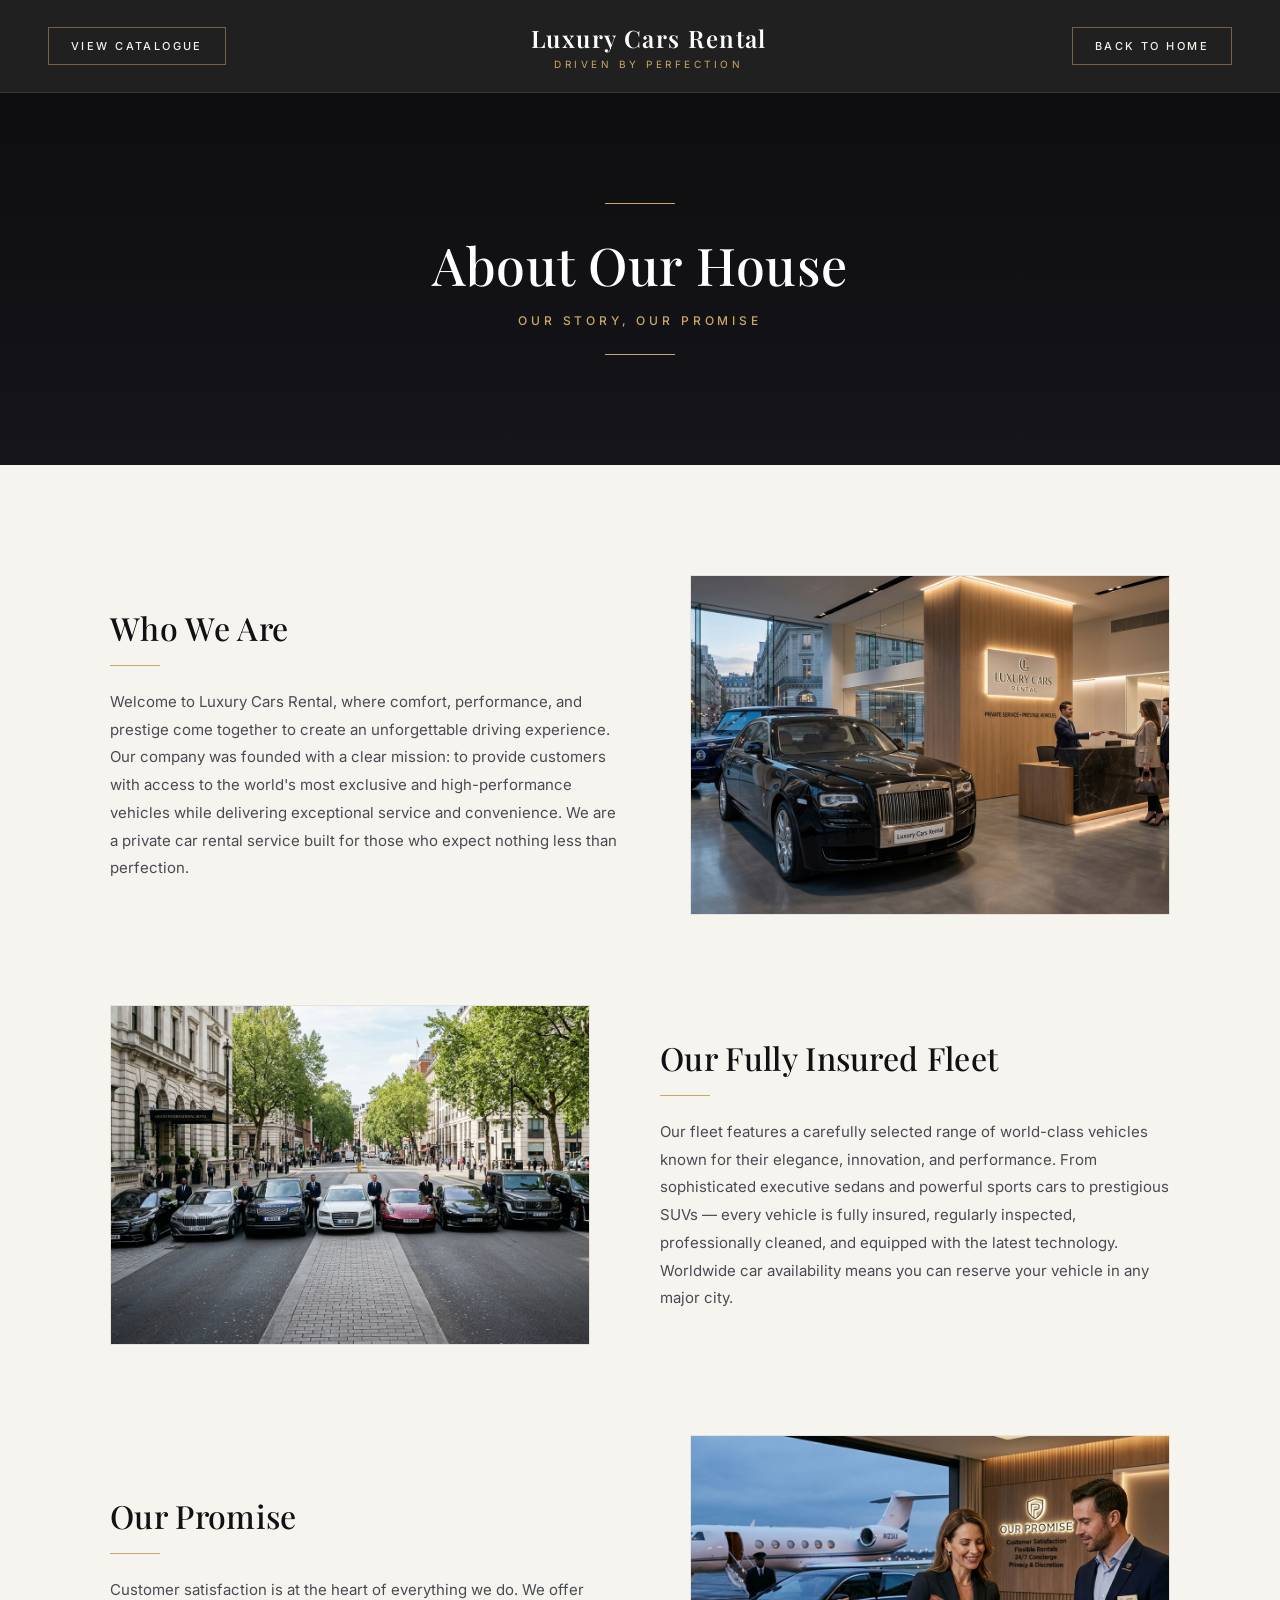
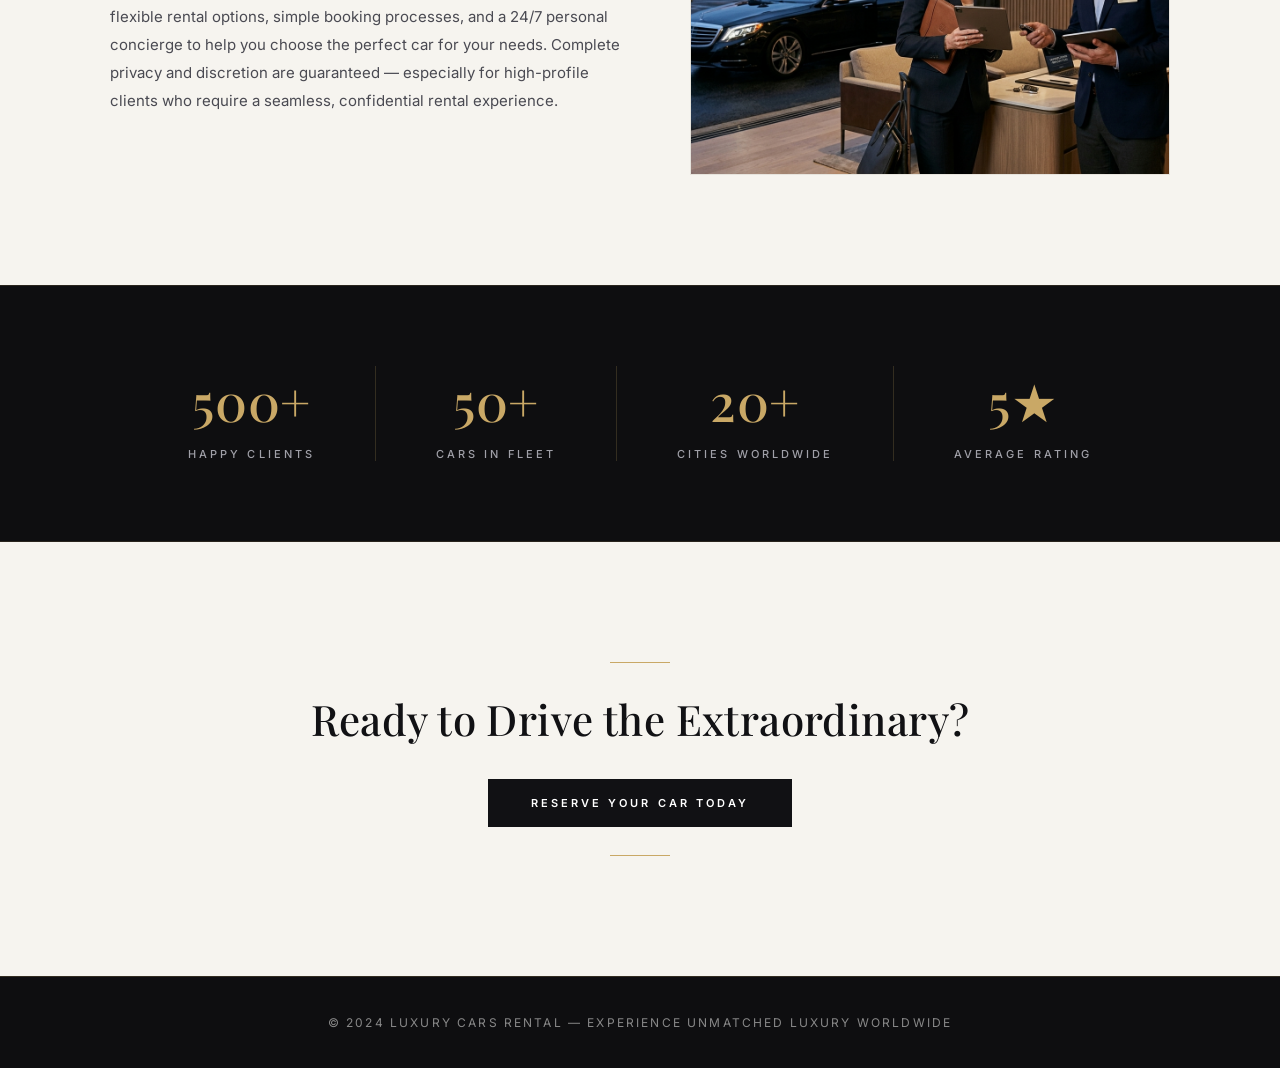
==== commit 2a29ee5a: "Better images" ====
--- a/about.html
+++ b/about.html
@@ -37,7 +37,7 @@
                     <h3>Who We Are</h3>
                     <p>Welcome to Luxury Cars Rental, where comfort, performance, and prestige come together to create an unforgettable driving experience. Our company was founded with a clear mission: to provide customers with access to the world's most exclusive and high-performance vehicles while delivering exceptional service and convenience. We are a private car rental service built for those who expect nothing less than perfection.</p>
                 </div>
-                <img src="./content/crew.webp" alt="Luxury Cars Rental team — professionals dedicated to seamless service">
+                <img src="./content/crew.png" alt="Luxury Cars Rental team — professionals dedicated to seamless service">
             </article>
 
             <article class="about-block reverse">
@@ -45,7 +45,7 @@
                     <h3>Our Fully Insured Fleet</h3>
                     <p>Our fleet features a carefully selected range of world-class vehicles known for their elegance, innovation, and performance. From sophisticated executive sedans and powerful sports cars to prestigious SUVs — every vehicle is fully insured, regularly inspected, professionally cleaned, and equipped with the latest technology. Worldwide car availability means you can reserve your vehicle in any major city.</p>
                 </div>
-                <img src="./content/fleet.webp" alt="Our fully insured luxury fleet of premium rental cars including Rolls-Royce, Bentley and Ferrari">
+                <img src="./content/fleet.png" alt="Our fully insured luxury fleet of premium rental cars including Rolls-Royce, Bentley and Ferrari">
             </article>
 
             <article class="about-block">
@@ -53,7 +53,7 @@
                     <h3>Our Promise</h3>
                     <p>Customer satisfaction is at the heart of everything we do. We offer flexible rental options, simple booking processes, and a 24/7 personal concierge to help you choose the perfect car for your needs. Complete privacy and discretion are guaranteed — especially for high-profile clients who require a seamless, confidential rental experience.</p>
                 </div>
-                <img src="./content/partners.jpeg" alt="Our partners and commitment to unmatched luxury and complete client discretion">
+                <img src="./content/partners.png" alt="Our partners and commitment to unmatched luxury and complete client discretion">
             </article>
 
         </section>
